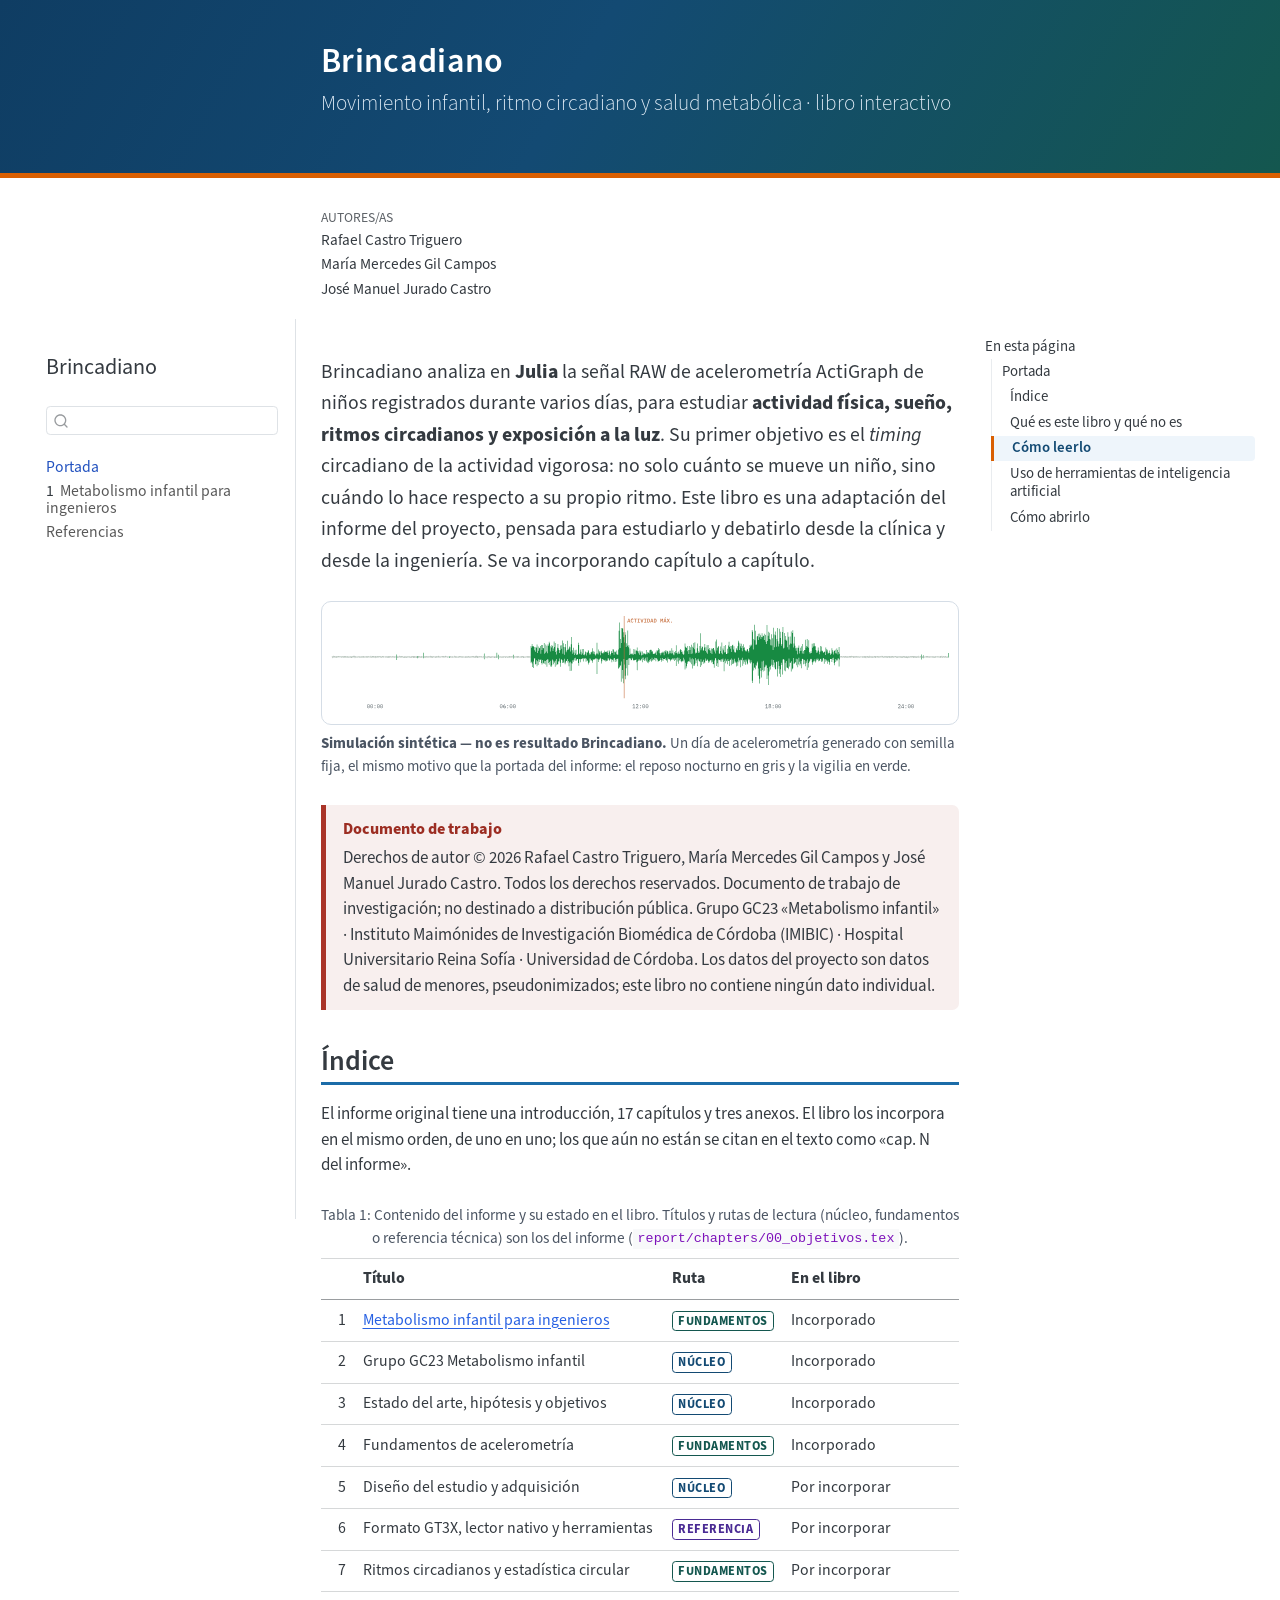
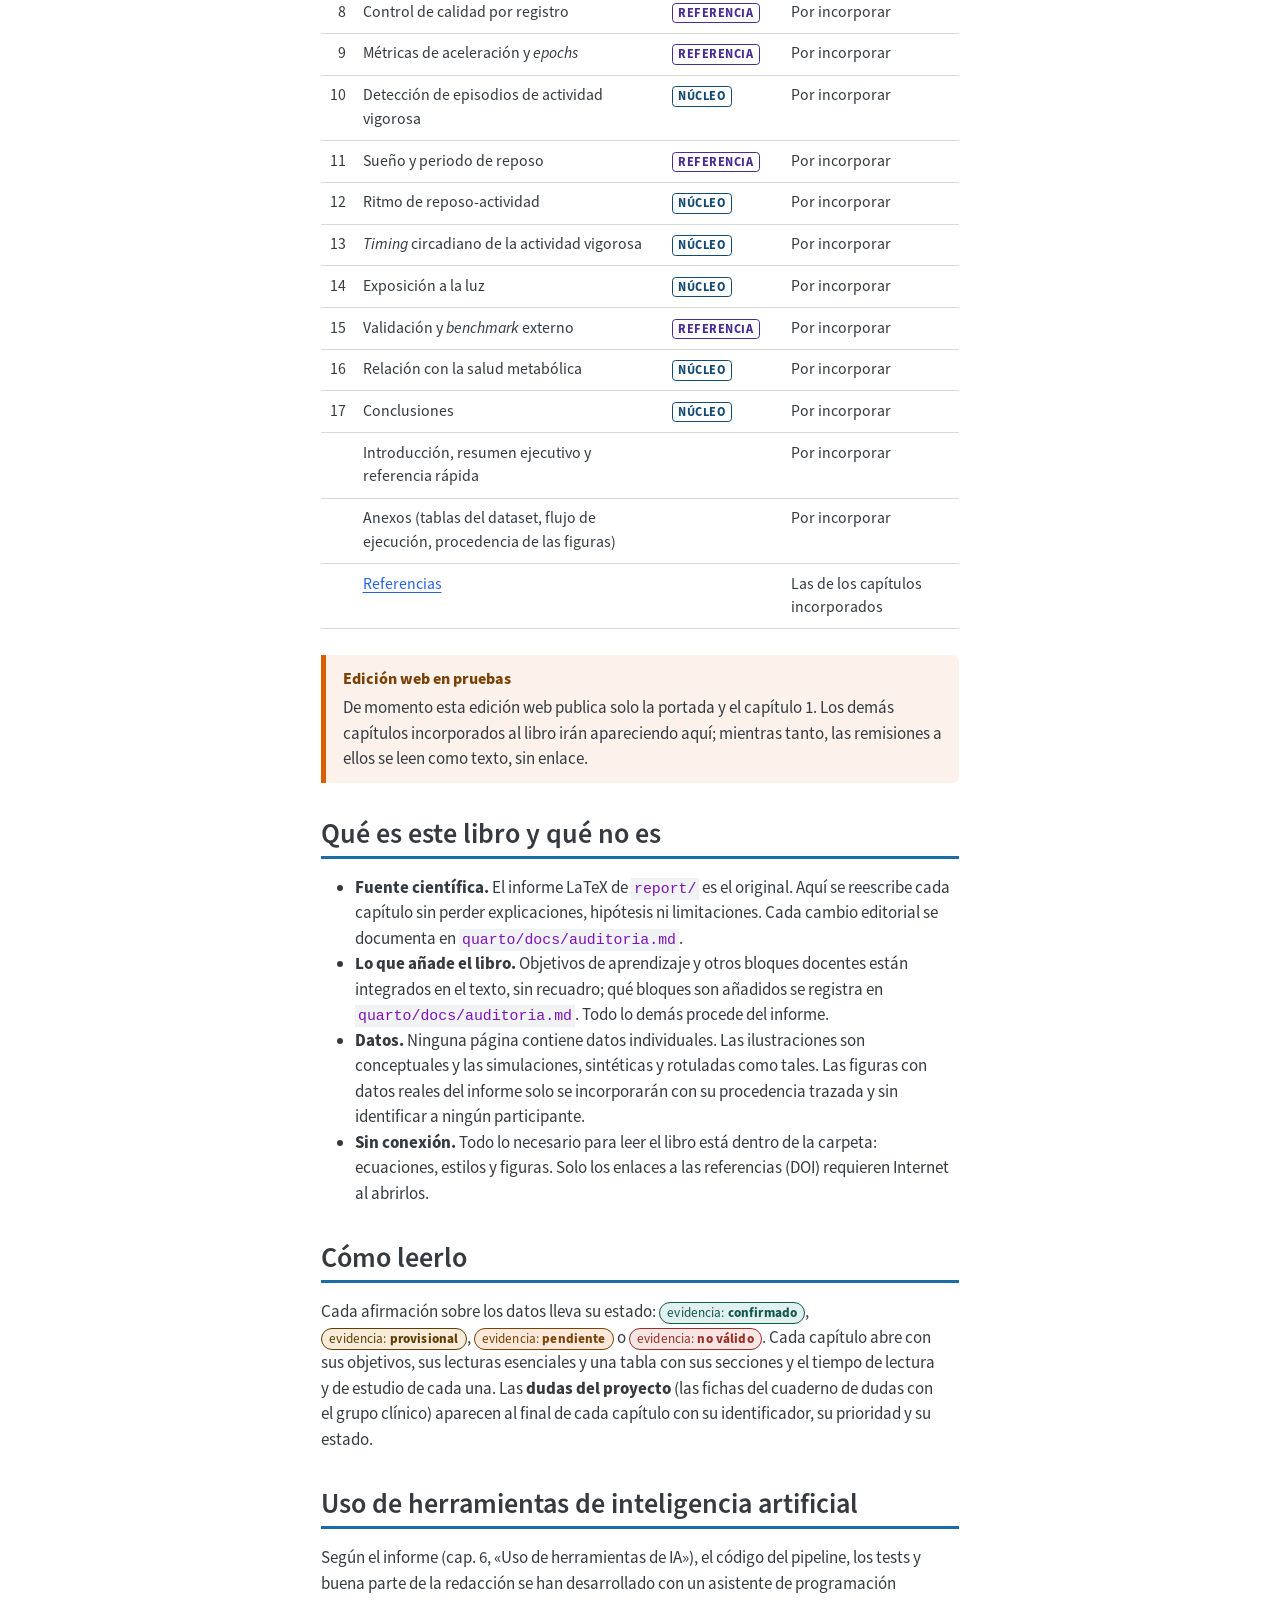
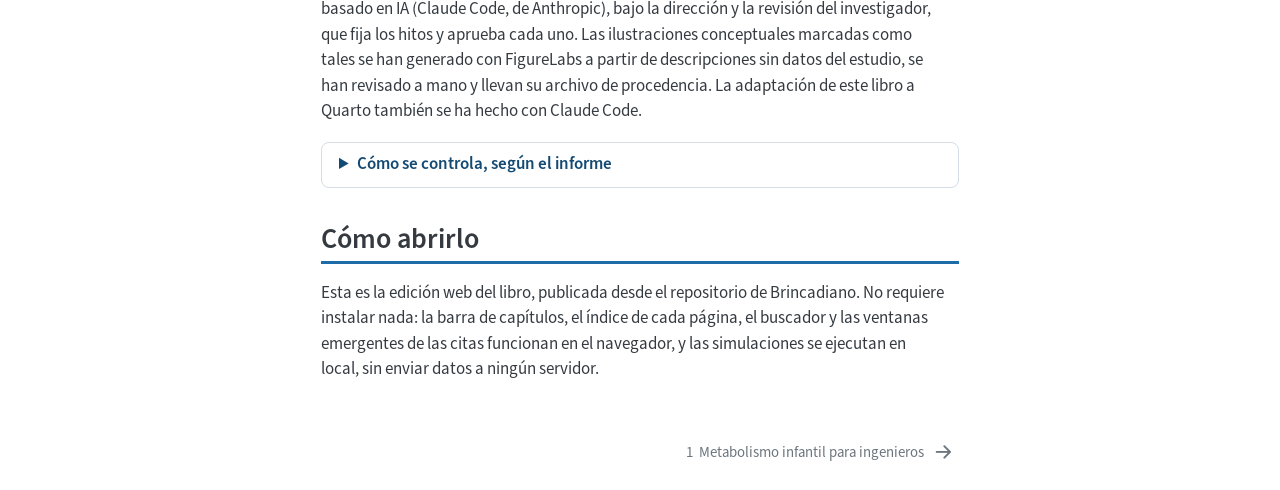
==== index.html @ 9bd99489 "Libro Quarto: edición web desde brincadiano-quarto@b659123" ====
<!DOCTYPE html>
<html xmlns="http://www.w3.org/1999/xhtml" lang="es" xml:lang="es"><head>

<meta charset="utf-8">
<meta name="generator" content="quarto-1.10.19">

<meta name="viewport" content="width=device-width, initial-scale=1.0, user-scalable=yes">

<meta name="author" content="Rafael Castro Triguero">
<meta name="author" content="María Mercedes Gil Campos">
<meta name="author" content="José Manuel Jurado Castro">

<title>Brincadiano</title>
<style>
/* Default styles provided by pandoc.
** See https://pandoc.org/MANUAL.html#variables-for-html for config info.
*/
span.smallcaps{font-variant: small-caps;}
div.columns{display: flex; gap: 1.5em;}
div.column{flex: auto;}
@media screen {
div.columns{gap: min(4vw, 1.5em);}
div.column{overflow-x: auto;}
}
div.hanging-indent{margin-left: 1.5em; text-indent: -1.5em;}
ul.task-list{list-style: none;}
ul.task-list li input[type="checkbox"] {
  width: 0.8em;
  margin: 0 0.8em 0.2em -1em; /* quarto-specific, see https://github.com/quarto-dev/quarto-cli/issues/4556 */ 
  vertical-align: middle;
}
</style>


<script src="site_libs/quarto-nav/quarto-nav.js"></script>
<script src="site_libs/quarto-nav/headroom.min.js"></script>
<script src="site_libs/clipboard/clipboard.min.js"></script>
<script src="site_libs/quarto-search/autocomplete.umd.js"></script>
<script src="site_libs/quarto-search/fuse.min.js"></script>
<script src="site_libs/quarto-search/quarto-search.js"></script>
<meta name="quarto:offset" content="./">
<link href="./chapters/01-metabolismo-ingenieros.html" rel="next">
<script src="site_libs/quarto-html/quarto.js" type="module"></script>
<script src="site_libs/quarto-html/tabsets/tabsets.js" type="module"></script>
<script src="site_libs/quarto-html/popper.min.js"></script>
<script src="site_libs/quarto-html/tippy.umd.min.js"></script>
<script src="site_libs/quarto-html/anchor.min.js"></script>
<link href="site_libs/quarto-html/tippy.css" rel="stylesheet">
<link href="site_libs/quarto-html/quarto-syntax-highlighting-bf27225e3a48a9273f3daa8f8e829971.css" rel="stylesheet" id="quarto-text-highlighting-styles">
<script src="site_libs/bootstrap/bootstrap.min.js"></script>
<link href="site_libs/bootstrap/bootstrap-icons.css" rel="stylesheet">
<link href="site_libs/bootstrap/bootstrap-b12e71101a410aa398c066a74cb85b90.min.css" rel="stylesheet" append-hash="true" id="quarto-bootstrap" data-mode="light">
<script id="quarto-search-options" type="application/json">{
  "location": "sidebar",
  "copy-button": false,
  "collapse-after": 3,
  "panel-placement": "start",
  "type": "textbox",
  "limit": 50,
  "keyboard-shortcut": [
    "f",
    "/",
    "s"
  ],
  "show-item-context": false,
  "language": {
    "search-no-results-text": "No se han encontrado resultados",
    "search-matching-documents-text": "documentos encontrados",
    "search-copy-link-title": "Copiar el enlace en la búsqueda",
    "search-hide-matches-text": "Ocultar resultados adicionales",
    "search-more-match-text": "resultado adicional en este documento",
    "search-more-matches-text": "resultados adicionales en este documento",
    "search-clear-button-title": "Borrar",
    "search-text-placeholder": "",
    "search-detached-cancel-button-title": "Cancelar",
    "search-submit-button-title": "Enviar",
    "search-label": "Buscar"
  }
}</script>


<link rel="stylesheet" href="assets/css/styles.css">
</head>

<body class="nav-sidebar floating quarto-light">

<div id="quarto-search-results"></div>
  <header id="quarto-header" class="headroom fixed-top quarto-banner">
  <nav class="quarto-secondary-nav">
    <div class="container-fluid d-flex">
      <button type="button" class="quarto-btn-toggle btn" data-bs-toggle="collapse" role="button" data-bs-target=".quarto-sidebar-collapse-item" aria-controls="quarto-sidebar" aria-expanded="false" aria-label="Alternar barra lateral" onclick="if (window.quartoToggleHeadroom) { window.quartoToggleHeadroom(); }">
        <i class="bi bi-layout-text-sidebar-reverse"></i>
      </button>
        <nav class="quarto-page-breadcrumbs" aria-label="breadcrumb"><ol class="breadcrumb"><li class="breadcrumb-item"><a href="./index.html">Portada</a></li></ol></nav>
        <a class="flex-grow-1" role="navigation" data-bs-toggle="collapse" data-bs-target=".quarto-sidebar-collapse-item" aria-controls="quarto-sidebar" aria-expanded="false" aria-label="Alternar barra lateral" onclick="if (window.quartoToggleHeadroom) { window.quartoToggleHeadroom(); }">      
        </a>
      <button type="button" class="btn quarto-search-button" aria-label="Buscar" onclick="window.quartoOpenSearch();">
        <i class="bi bi-search"></i>
      </button>
    </div>
  </nav>
</header>
<!-- content -->
<header id="title-block-header" class="quarto-title-block default page-columns page-full">
  <div class="quarto-title-banner page-columns page-full">
    <div class="quarto-title column-body">
      <h1 class="title">Brincadiano</h1>
            <p class="subtitle lead">Movimiento infantil, ritmo circadiano y salud metabólica · libro interactivo</p>
                      </div>
  </div>
    
  
  <div class="quarto-title-meta">

      <div>
      <div class="quarto-title-meta-heading">Autores/as</div>
      <div class="quarto-title-meta-contents">
               <p>Rafael Castro Triguero </p>
               <p>María Mercedes Gil Campos </p>
               <p>José Manuel Jurado Castro </p>
            </div>
    </div>
      
    
      
    </div>
    
  
  </header><div id="quarto-content" class="quarto-container page-columns page-rows-contents page-layout-article">
<!-- sidebar -->
  <nav id="quarto-sidebar" class="sidebar collapse collapse-horizontal quarto-sidebar-collapse-item sidebar-navigation floating overflow-auto">
    <div class="pt-lg-2 mt-2 text-left sidebar-header">
    <div class="sidebar-title mb-0 py-0">
      <a href="./">Brincadiano</a> 
    </div>
      </div>
        <div class="mt-2 flex-shrink-0 align-items-center">
        <div class="sidebar-search">
        <div id="quarto-search" class="" title="Buscar"></div>
        </div>
        </div>
    <div class="sidebar-menu-container"> 
    <ul class="list-unstyled mt-1">
        <li class="sidebar-item">
  <div class="sidebar-item-container"> 
  <a href="./index.html" class="sidebar-item-text sidebar-link active">
 <span class="menu-text">Portada</span></a>
  </div>
</li>
        <li class="sidebar-item">
  <div class="sidebar-item-container"> 
  <a href="./chapters/01-metabolismo-ingenieros.html" class="sidebar-item-text sidebar-link">
 <span class="menu-text"><span class="chapter-number">1</span>&nbsp; <span class="chapter-title">Metabolismo infantil para ingenieros</span></span></a>
  </div>
</li>
        <li class="sidebar-item">
  <div class="sidebar-item-container"> 
  <a href="./chapters/99-referencias.html" class="sidebar-item-text sidebar-link">
 <span class="menu-text">Referencias</span></a>
  </div>
</li>
    </ul>
    </div>
</nav>
<div id="quarto-sidebar-glass" class="quarto-sidebar-collapse-item" data-bs-toggle="collapse" data-bs-target=".quarto-sidebar-collapse-item"></div>
<!-- margin-sidebar -->
    <div id="quarto-margin-sidebar" class="sidebar margin-sidebar">
        <nav id="TOC" role="doc-toc" class="toc-active">
    <h2 id="toc-title">En esta página</h2>
   
  <ul>
  <li><a href="#portada" id="toc-portada" class="nav-link active" data-scroll-target="#portada">Portada</a>
  <ul class="collapse">
  <li><a href="#sec-indice" id="toc-sec-indice" class="nav-link" data-scroll-target="#sec-indice">Índice</a></li>
  <li><a href="#sec-que-es" id="toc-sec-que-es" class="nav-link" data-scroll-target="#sec-que-es">Qué es este libro y qué no es</a></li>
  <li><a href="#sec-como-leer" id="toc-sec-como-leer" class="nav-link" data-scroll-target="#sec-como-leer">Cómo leerlo</a></li>
  <li><a href="#sec-ia" id="toc-sec-ia" class="nav-link" data-scroll-target="#sec-ia">Uso de herramientas de inteligencia artificial</a></li>
  <li><a href="#sec-abrir" id="toc-sec-abrir" class="nav-link" data-scroll-target="#sec-abrir">Cómo abrirlo</a></li>
  </ul></li>
  </ul>
</nav>
    </div>
<!-- main -->
<main class="content quarto-banner-title-block" id="quarto-document-content">





<section id="portada" class="level1 unnumbered">
<h1 class="unnumbered">Portada</h1>
<div class="nm-lead">
<p>Brincadiano analiza en <strong>Julia</strong> la señal RAW de acelerometría ActiGraph de niños registrados durante varios días, para estudiar <strong>actividad física, sueño, ritmos circadianos y exposición a la luz</strong>. Su primer objetivo es el <em>timing</em> circadiano de la actividad vigorosa: no solo cuánto se mueve un niño, sino cuándo lo hace respecto a su propio ritmo. Este libro es una adaptación del informe del proyecto, pensada para estudiarlo y debatirlo desde la clínica y desde la ingeniería. Se va incorporando capítulo a capítulo.</p>
</div>
<figure class="nm-portada-fig figure">
  <picture>
    <source media="(max-width: 576px)" srcset="assets/figures/portada/dia_vertical.svg">
    <img src="assets/figures/portada/dia.svg" alt="Simulación sintética, no es un registro real: la aceleración de un día completo, de 00:00 a 24:00. De madrugada y al final de la noche la señal es una línea plana gris claro; hacia las siete de la mañana empieza la actividad, en verde, con ráfagas de amplitud variable durante el día, un pico marcado con una línea naranja y el rótulo «actividad máx.» poco antes de las 12:00, otra zona intensa hacia las 18:00, y vuelve a la línea plana hacia las 21:00." width="842" height="142" class="figure-img">
  </picture>
  <figcaption><strong>Simulación sintética — no es resultado Brincadiano.</strong> Un día de acelerometría generado con semilla fija, el mismo motivo que la portada del informe: el reposo nocturno en gris y la vigilia en verde.</figcaption>
</figure>
<div class="nm-box nm-limite" data-rotulo="Documento de trabajo">
<p>Derechos de autor © 2026 Rafael Castro Triguero, María Mercedes Gil Campos y José Manuel Jurado Castro. Todos los derechos reservados. Documento de trabajo de investigación; no destinado a distribución pública. Grupo GC23 «Metabolismo infantil» · Instituto Maimónides de Investigación Biomédica de Córdoba (IMIBIC) · Hospital Universitario Reina Sofía · Universidad de Córdoba. Los datos del proyecto son datos de salud de menores, pseudonimizados; este libro no contiene ningún dato individual.</p>
</div>
<section id="sec-indice" class="level2">
<h2 class="anchored" data-anchor-id="sec-indice">Índice</h2>
<p>El informe original tiene una introducción, 17 capítulos y tres anexos. El libro los incorpora en el mismo orden, de uno en uno; los que aún no están se citan en el texto como «cap. N del informe».</p>
<div id="tbl-capitulos" class="quarto-float quarto-figure quarto-figure-center anchored">
<figure class="quarto-float quarto-float-tbl figure">
<figcaption class="quarto-float-caption-top quarto-float-caption quarto-float-tbl" id="tbl-capitulos-caption-0ceaefa1-69ba-4598-a22c-09a6ac19f8ca">
Tabla&nbsp;1: Contenido del informe y su estado en el libro. Títulos y rutas de lectura (núcleo, fundamentos o referencia técnica) son los del informe (<code>report/chapters/00_objetivos.tex</code>).
</figcaption>
<div aria-describedby="tbl-capitulos-caption-0ceaefa1-69ba-4598-a22c-09a6ac19f8ca">
<table class="caption-top table">
<thead>
<tr class="header">
<th style="text-align: right;"></th>
<th style="text-align: left;">Título</th>
<th style="text-align: left;">Ruta</th>
<th style="text-align: left;">En el libro</th>
</tr>
</thead>
<tbody>
<tr class="odd">
<td style="text-align: right;">1</td>
<td style="text-align: left;"><a href="./chapters/01-metabolismo-ingenieros.html">Metabolismo infantil para ingenieros</a></td>
<td style="text-align: left;"><span class="nm-ruta r-fundamentos">fundamentos</span></td>
<td style="text-align: left;">Incorporado</td>
</tr>
<tr class="even">
<td style="text-align: right;">2</td>
<td style="text-align: left;">Grupo GC23 Metabolismo infantil</td>
<td style="text-align: left;"><span class="nm-ruta r-nucleo">núcleo</span></td>
<td style="text-align: left;">Incorporado</td>
</tr>
<tr class="odd">
<td style="text-align: right;">3</td>
<td style="text-align: left;">Estado del arte, hipótesis y objetivos</td>
<td style="text-align: left;"><span class="nm-ruta r-nucleo">núcleo</span></td>
<td style="text-align: left;">Incorporado</td>
</tr>
<tr class="even">
<td style="text-align: right;">4</td>
<td style="text-align: left;">Fundamentos de acelerometría</td>
<td style="text-align: left;"><span class="nm-ruta r-fundamentos">fundamentos</span></td>
<td style="text-align: left;">Incorporado</td>
</tr>
<tr class="odd">
<td style="text-align: right;">5</td>
<td style="text-align: left;">Diseño del estudio y adquisición</td>
<td style="text-align: left;"><span class="nm-ruta r-nucleo">núcleo</span></td>
<td style="text-align: left;">Por incorporar</td>
</tr>
<tr class="even">
<td style="text-align: right;">6</td>
<td style="text-align: left;">Formato GT3X, lector nativo y herramientas</td>
<td style="text-align: left;"><span class="nm-ruta r-referencia">referencia</span></td>
<td style="text-align: left;">Por incorporar</td>
</tr>
<tr class="odd">
<td style="text-align: right;">7</td>
<td style="text-align: left;">Ritmos circadianos y estadística circular</td>
<td style="text-align: left;"><span class="nm-ruta r-fundamentos">fundamentos</span></td>
<td style="text-align: left;">Por incorporar</td>
</tr>
<tr class="even">
<td style="text-align: right;">8</td>
<td style="text-align: left;">Control de calidad por registro</td>
<td style="text-align: left;"><span class="nm-ruta r-referencia">referencia</span></td>
<td style="text-align: left;">Por incorporar</td>
</tr>
<tr class="odd">
<td style="text-align: right;">9</td>
<td style="text-align: left;">Métricas de aceleración y <em>epochs</em></td>
<td style="text-align: left;"><span class="nm-ruta r-referencia">referencia</span></td>
<td style="text-align: left;">Por incorporar</td>
</tr>
<tr class="even">
<td style="text-align: right;">10</td>
<td style="text-align: left;">Detección de episodios de actividad vigorosa</td>
<td style="text-align: left;"><span class="nm-ruta r-nucleo">núcleo</span></td>
<td style="text-align: left;">Por incorporar</td>
</tr>
<tr class="odd">
<td style="text-align: right;">11</td>
<td style="text-align: left;">Sueño y periodo de reposo</td>
<td style="text-align: left;"><span class="nm-ruta r-referencia">referencia</span></td>
<td style="text-align: left;">Por incorporar</td>
</tr>
<tr class="even">
<td style="text-align: right;">12</td>
<td style="text-align: left;">Ritmo de reposo-actividad</td>
<td style="text-align: left;"><span class="nm-ruta r-nucleo">núcleo</span></td>
<td style="text-align: left;">Por incorporar</td>
</tr>
<tr class="odd">
<td style="text-align: right;">13</td>
<td style="text-align: left;"><em>Timing</em> circadiano de la actividad vigorosa</td>
<td style="text-align: left;"><span class="nm-ruta r-nucleo">núcleo</span></td>
<td style="text-align: left;">Por incorporar</td>
</tr>
<tr class="even">
<td style="text-align: right;">14</td>
<td style="text-align: left;">Exposición a la luz</td>
<td style="text-align: left;"><span class="nm-ruta r-nucleo">núcleo</span></td>
<td style="text-align: left;">Por incorporar</td>
</tr>
<tr class="odd">
<td style="text-align: right;">15</td>
<td style="text-align: left;">Validación y <em>benchmark</em> externo</td>
<td style="text-align: left;"><span class="nm-ruta r-referencia">referencia</span></td>
<td style="text-align: left;">Por incorporar</td>
</tr>
<tr class="even">
<td style="text-align: right;">16</td>
<td style="text-align: left;">Relación con la salud metabólica</td>
<td style="text-align: left;"><span class="nm-ruta r-nucleo">núcleo</span></td>
<td style="text-align: left;">Por incorporar</td>
</tr>
<tr class="odd">
<td style="text-align: right;">17</td>
<td style="text-align: left;">Conclusiones</td>
<td style="text-align: left;"><span class="nm-ruta r-nucleo">núcleo</span></td>
<td style="text-align: left;">Por incorporar</td>
</tr>
<tr class="even">
<td style="text-align: right;"></td>
<td style="text-align: left;">Introducción, resumen ejecutivo y referencia rápida</td>
<td style="text-align: left;"></td>
<td style="text-align: left;">Por incorporar</td>
</tr>
<tr class="odd">
<td style="text-align: right;"></td>
<td style="text-align: left;">Anexos (tablas del dataset, flujo de ejecución, procedencia de las figuras)</td>
<td style="text-align: left;"></td>
<td style="text-align: left;">Por incorporar</td>
</tr>
<tr class="even">
<td style="text-align: right;"></td>
<td style="text-align: left;"><a href="./chapters/99-referencias.html">Referencias</a></td>
<td style="text-align: left;"></td>
<td style="text-align: left;">Las de los capítulos incorporados</td>
</tr>
</tbody>
</table>
</div>
</figure>
</div>
<div class="nm-box nm-pendiente" data-rotulo="Edición web en pruebas">
<p>De momento esta edición web publica solo la portada y el capítulo 1. Los demás capítulos incorporados al libro irán apareciendo aquí; mientras tanto, las remisiones a ellos se leen como texto, sin enlace.</p>
</div>
</section>
<section id="sec-que-es" class="level2">
<h2 class="anchored" data-anchor-id="sec-que-es">Qué es este libro y qué no es</h2>
<ul>
<li><strong>Fuente científica.</strong> El informe LaTeX de <code>report/</code> es el original. Aquí se reescribe cada capítulo sin perder explicaciones, hipótesis ni limitaciones. Cada cambio editorial se documenta en <code>quarto/docs/auditoria.md</code>.</li>
<li><strong>Lo que añade el libro.</strong> Objetivos de aprendizaje y otros bloques docentes están integrados en el texto, sin recuadro; qué bloques son añadidos se registra en <code>quarto/docs/auditoria.md</code>. Todo lo demás procede del informe.</li>
<li><strong>Datos.</strong> Ninguna página contiene datos individuales. Las ilustraciones son conceptuales y las simulaciones, sintéticas y rotuladas como tales. Las figuras con datos reales del informe solo se incorporarán con su procedencia trazada y sin identificar a ningún participante.</li>
<li><strong>Sin conexión.</strong> Todo lo necesario para leer el libro está dentro de la carpeta: ecuaciones, estilos y figuras. Solo los enlaces a las referencias (DOI) requieren Internet al abrirlos.</li>
</ul>
</section>
<section id="sec-como-leer" class="level2">
<h2 class="anchored" data-anchor-id="sec-como-leer">Cómo leerlo</h2>
<p>Cada afirmación sobre los datos lleva su estado: <span class="estado e-confirmado">confirmado</span>, <span class="estado e-provisional">provisional</span>, <span class="estado e-pendiente">pendiente</span> o <span class="estado e-novalido">no válido</span>. Cada capítulo abre con sus objetivos, sus lecturas esenciales y una tabla con sus secciones y el tiempo de lectura y de estudio de cada una. Las <strong>dudas del proyecto</strong> (las fichas del cuaderno de dudas con el grupo clínico) aparecen al final de cada capítulo con su identificador, su prioridad y su estado.</p>
</section>
<section id="sec-ia" class="level2">
<h2 class="anchored" data-anchor-id="sec-ia">Uso de herramientas de inteligencia artificial</h2>
<p>Según el informe (cap. 6, «Uso de herramientas de IA»), el código del pipeline, los tests y buena parte de la redacción se han desarrollado con un asistente de programación basado en IA (Claude Code, de Anthropic), bajo la dirección y la revisión del investigador, que fija los hitos y aprueba cada uno. Las ilustraciones conceptuales marcadas como tales se han generado con FigureLabs a partir de descripciones sin datos del estudio, se han revisado a mano y llevan su archivo de procedencia. La adaptación de este libro a Quarto también se ha hecho con Claude Code.</p>
<details class="nm-detalle">
<summary>
Cómo se controla, según el informe
</summary>
<ul>
<li><strong>Verificación.</strong> Cada función tiene tests de solución conocida; el lector se valida muestra a muestra frente a ActiLife, y las métricas frente a herramientas de referencia (cap. 15 del informe). Cada cifra sale de un script y lleva su estado.</li>
<li><strong>Ilustraciones.</strong> Cada imagen de FigureLabs se revisa a mano (las primeras versiones han traído erratas y errores conceptuales que se han corregido) y lleva un archivo de procedencia con el <em>prompt</em>.</li>
<li><strong>Datos.</strong> El asistente ejecuta el código en el equipo local, pero el modelo que lo guía es un servicio remoto que recibe el código, los textos y las salidas que lee: resúmenes, tablas por ID pseudonimizado y figuras derivadas. Nunca ha leído campos identificativos. A FigureLabs no se envía ningún dato ni derivado. Que este uso sea compatible con el consentimiento y el dictamen ético es la ficha DAT-04 <span class="estado e-pendiente">pendiente</span>.</li>
</ul>
</details>
</section>
<section id="sec-abrir" class="level2">
<h2 class="anchored" data-anchor-id="sec-abrir">Cómo abrirlo</h2>
<p>Esta es la edición web del libro, publicada desde el repositorio de Brincadiano. No requiere instalar nada: la barra de capítulos, el índice de cada página, el buscador y las ventanas emergentes de las citas funcionan en el navegador, y las simulaciones se ejecutan en local, sin enviar datos a ningún servidor.</p>


</section>
</section>

</main> <!-- /main -->
<script id="quarto-html-after-body" type="application/javascript">
  window.document.addEventListener("DOMContentLoaded", function (event) {
    const icon = "";
    const anchorJS = new window.AnchorJS();
    anchorJS.options = {
      placement: 'right',
      icon: icon
    };
    anchorJS.add('.anchored');
      var localhostRegex = new RegExp(/^(?:http|https):\/\/localhost\:?[0-9]*\//);
      var mailtoRegex = new RegExp(/^mailto:/);
        var filterRegex = new RegExp('/' + window.location.host + '/');
      var isInternal = (href) => {
          return filterRegex.test(href) || localhostRegex.test(href) || mailtoRegex.test(href);
      }
      // Inspect non-navigation links and adorn them if external
     var links = window.document.querySelectorAll('a[href]:not(.nav-link):not(.navbar-brand):not(.toc-action):not(.sidebar-link):not(.sidebar-item-toggle):not(.pagination-link):not(.no-external):not([aria-hidden]):not(.dropdown-item):not(.quarto-navigation-tool):not(.about-link)');
      for (var i=0; i<links.length; i++) {
        const link = links[i];
        if (!isInternal(link.href)) {
          // undo the damage that might have been done by quarto-nav.js in the case of
          // links that we want to consider external
          if (link.dataset.originalHref !== undefined) {
            link.href = link.dataset.originalHref;
          }
        }
      }
    function tippyHover(el, contentFn, onTriggerFn, onUntriggerFn) {
      const config = {
        allowHTML: true,
        maxWidth: 500,
        delay: 100,
        arrow: false,
        appendTo: function(el) {
            return el.parentElement;
        },
        interactive: true,
        interactiveBorder: 10,
        theme: 'quarto',
        placement: 'bottom-start',
      };
      if (contentFn) {
        config.content = contentFn;
      }
      if (onTriggerFn) {
        config.onTrigger = onTriggerFn;
      }
      if (onUntriggerFn) {
        config.onUntrigger = onUntriggerFn;
      }
      window.tippy(el, config); 
    }
    const noterefs = window.document.querySelectorAll('a[role="doc-noteref"]');
    for (var i=0; i<noterefs.length; i++) {
      const ref = noterefs[i];
      tippyHover(ref, function() {
        // use id or data attribute instead here
        let href = ref.getAttribute('data-footnote-href') || ref.getAttribute('href');
        try { href = new URL(href).hash; } catch {}
        const id = href.replace(/^#\/?/, "");
        const note = window.document.getElementById(id);
        if (note) {
          return note.innerHTML;
        } else {
          return "";
        }
      });
    }
    const xrefs = window.document.querySelectorAll('a.quarto-xref');
    const processXRef = (id, note) => {
      // Strip column container classes
      const stripColumnClz = (el) => {
        el.classList.remove("page-full", "page-columns");
        if (el.children) {
          for (const child of el.children) {
            stripColumnClz(child);
          }
        }
      }
      stripColumnClz(note)
      if (id === null || id.startsWith('sec-')) {
        // Special case sections, only their first couple elements
        const container = document.createElement("div");
        if (note.children && note.children.length > 2) {
          container.appendChild(note.children[0].cloneNode(true));
          for (let i = 1; i < note.children.length; i++) {
            const child = note.children[i];
            if (child.tagName === "P" && child.innerText === "") {
              continue;
            } else {
              container.appendChild(child.cloneNode(true));
              break;
            }
          }
          if (window.Quarto?.typesetMath) {
            window.Quarto.typesetMath(container);
          }
          return container.innerHTML
        } else {
          if (window.Quarto?.typesetMath) {
            window.Quarto.typesetMath(note);
          }
          return note.innerHTML;
        }
      } else {
        // Remove any anchor links if they are present
        const anchorLink = note.querySelector('a.anchorjs-link');
        if (anchorLink) {
          anchorLink.remove();
        }
        if (window.Quarto?.typesetMath) {
          window.Quarto.typesetMath(note);
        }
        if (note.classList.contains("callout")) {
          return note.outerHTML;
        } else {
          return note.innerHTML;
        }
      }
    }
    for (var i=0; i<xrefs.length; i++) {
      const xref = xrefs[i];
      tippyHover(xref, undefined, function(instance) {
        instance.disable();
        let url = xref.getAttribute('href');
        let hash = undefined; 
        if (url.startsWith('#')) {
          hash = url;
        } else {
          try { hash = new URL(url).hash; } catch {}
        }
        if (hash) {
          const id = hash.replace(/^#\/?/, "");
          const note = window.document.getElementById(id);
          if (note !== null) {
            try {
              const html = processXRef(id, note.cloneNode(true));
              instance.setContent(html);
            } finally {
              instance.enable();
              instance.show();
            }
          } else {
            // See if we can fetch this
            fetch(url.split('#')[0])
            .then(res => res.text())
            .then(html => {
              const parser = new DOMParser();
              const htmlDoc = parser.parseFromString(html, "text/html");
              const note = htmlDoc.getElementById(id);
              if (note !== null) {
                const html = processXRef(id, note);
                instance.setContent(html);
              } 
            }).finally(() => {
              instance.enable();
              instance.show();
            });
          }
        } else {
          // See if we can fetch a full url (with no hash to target)
          // This is a special case and we should probably do some content thinning / targeting
          fetch(url)
          .then(res => res.text())
          .then(html => {
            const parser = new DOMParser();
            const htmlDoc = parser.parseFromString(html, "text/html");
            const note = htmlDoc.querySelector('main.content');
            if (note !== null) {
              // This should only happen for chapter cross references
              // (since there is no id in the URL)
              // remove the first header
              if (note.children.length > 0 && note.children[0].tagName === "HEADER") {
                note.children[0].remove();
              }
              const html = processXRef(null, note);
              instance.setContent(html);
            } 
          }).finally(() => {
            instance.enable();
            instance.show();
          });
        }
      }, function(instance) {
      });
    }
        let selectedAnnoteEl;
        const selectorForAnnotation = ( cell, annotation) => {
          let cellAttr = 'data-code-cell="' + cell + '"';
          let lineAttr = 'data-code-annotation="' +  annotation + '"';
          const selector = 'span[' + cellAttr + '][' + lineAttr + ']';
          return selector;
        }
        const selectCodeLines = (annoteEl) => {
          const doc = window.document;
          const targetCell = annoteEl.getAttribute("data-target-cell");
          const targetAnnotation = annoteEl.getAttribute("data-target-annotation");
          const annoteSpan = window.document.querySelector(selectorForAnnotation(targetCell, targetAnnotation));
          const lines = annoteSpan.getAttribute("data-code-lines").split(",");
          const lineIds = lines.map((line) => {
            return targetCell + "-" + line;
          })
          let top = null;
          let height = null;
          let parent = null;
          if (lineIds.length > 0) {
              //compute the position of the single el (top and bottom and make a div)
              const el = window.document.getElementById(lineIds[0]);
              top = el.offsetTop;
              height = el.offsetHeight;
              parent = el.parentElement.parentElement;
            if (lineIds.length > 1) {
              const lastEl = window.document.getElementById(lineIds[lineIds.length - 1]);
              const bottom = lastEl.offsetTop + lastEl.offsetHeight;
              height = bottom - top;
            }
            if (top !== null && height !== null && parent !== null) {
              // cook up a div (if necessary) and position it 
              let div = window.document.getElementById("code-annotation-line-highlight");
              if (div === null) {
                div = window.document.createElement("div");
                div.setAttribute("id", "code-annotation-line-highlight");
                div.style.position = 'absolute';
                parent.appendChild(div);
              }
              div.style.top = top - 2 + "px";
              div.style.height = height + 4 + "px";
              div.style.left = 0;
              let gutterDiv = window.document.getElementById("code-annotation-line-highlight-gutter");
              if (gutterDiv === null) {
                gutterDiv = window.document.createElement("div");
                gutterDiv.setAttribute("id", "code-annotation-line-highlight-gutter");
                gutterDiv.style.position = 'absolute';
                const codeCell = window.document.getElementById(targetCell);
                const gutter = codeCell.querySelector('.code-annotation-gutter');
                gutter.appendChild(gutterDiv);
              }
              gutterDiv.style.top = top - 2 + "px";
              gutterDiv.style.height = height + 4 + "px";
            }
            selectedAnnoteEl = annoteEl;
          }
        };
        const unselectCodeLines = () => {
          const elementsIds = ["code-annotation-line-highlight", "code-annotation-line-highlight-gutter"];
          elementsIds.forEach((elId) => {
            const div = window.document.getElementById(elId);
            if (div) {
              div.remove();
            }
          });
          selectedAnnoteEl = undefined;
        };
          // Handle positioning of the toggle
      window.addEventListener(
        "resize",
        throttle(() => {
          elRect = undefined;
          if (selectedAnnoteEl) {
            selectCodeLines(selectedAnnoteEl);
          }
        }, 10)
      );
      function throttle(fn, ms) {
      let throttle = false;
      let timer;
        return (...args) => {
          if(!throttle) { // first call gets through
              fn.apply(this, args);
              throttle = true;
          } else { // all the others get throttled
              if(timer) clearTimeout(timer); // cancel #2
              timer = setTimeout(() => {
                fn.apply(this, args);
                timer = throttle = false;
              }, ms);
          }
        };
      }
        // Attach click handler to the DT
        const annoteDls = window.document.querySelectorAll('dt[data-target-cell]');
        for (const annoteDlNode of annoteDls) {
          annoteDlNode.addEventListener('click', (event) => {
            const clickedEl = event.target;
            if (clickedEl !== selectedAnnoteEl) {
              unselectCodeLines();
              const activeEl = window.document.querySelector('dt[data-target-cell].code-annotation-active');
              if (activeEl) {
                activeEl.classList.remove('code-annotation-active');
              }
              selectCodeLines(clickedEl);
              clickedEl.classList.add('code-annotation-active');
            } else {
              // Unselect the line
              unselectCodeLines();
              clickedEl.classList.remove('code-annotation-active');
            }
          });
        }
    const findCites = (el) => {
      const parentEl = el.parentElement;
      if (parentEl) {
        const cites = parentEl.dataset.cites;
        if (cites) {
          return {
            el,
            cites: cites.split(' ')
          };
        } else {
          return findCites(el.parentElement)
        }
      } else {
        return undefined;
      }
    };
    var bibliorefs = window.document.querySelectorAll('a[role="doc-biblioref"]');
    for (var i=0; i<bibliorefs.length; i++) {
      const ref = bibliorefs[i];
      const citeInfo = findCites(ref);
      if (citeInfo) {
        tippyHover(citeInfo.el, function() {
          var popup = window.document.createElement('div');
          citeInfo.cites.forEach(function(cite) {
            var citeDiv = window.document.createElement('div');
            citeDiv.classList.add('hanging-indent');
            citeDiv.classList.add('csl-entry');
            var biblioDiv = window.document.getElementById('ref-' + cite);
            if (biblioDiv) {
              citeDiv.innerHTML = biblioDiv.innerHTML;
            }
            popup.appendChild(citeDiv);
          });
          return popup.innerHTML;
        });
      }
    }
  });
  </script>
<nav class="page-navigation">
  <div class="nav-page nav-page-previous">
  </div>
  <div class="nav-page nav-page-next">
      <a href="./chapters/01-metabolismo-ingenieros.html" class="pagination-link" aria-label="Metabolismo infantil para ingenieros">
        <span class="nav-page-text"><span class="chapter-number">1</span>&nbsp; <span class="chapter-title">Metabolismo infantil para ingenieros</span></span> <i class="bi bi-arrow-right-short"></i>
      </a>
  </div>
</nav>
</div> <!-- /content -->




</body></html>
---- site_libs/quarto-html/tippy.css ----
.tippy-box[data-animation=fade][data-state=hidden]{opacity:0}[data-tippy-root]{max-width:calc(100vw - 10px)}.tippy-box{position:relative;background-color:#333;color:#fff;border-radius:4px;font-size:14px;line-height:1.4;white-space:normal;outline:0;transition-property:transform,visibility,opacity}.tippy-box[data-placement^=top]>.tippy-arrow{bottom:0}.tippy-box[data-placement^=top]>.tippy-arrow:before{bottom:-7px;left:0;border-width:8px 8px 0;border-top-color:initial;transform-origin:center top}.tippy-box[data-placement^=bottom]>.tippy-arrow{top:0}.tippy-box[data-placement^=bottom]>.tippy-arrow:before{top:-7px;left:0;border-width:0 8px 8px;border-bottom-color:initial;transform-origin:center bottom}.tippy-box[data-placement^=left]>.tippy-arrow{right:0}.tippy-box[data-placement^=left]>.tippy-arrow:before{border-width:8px 0 8px 8px;border-left-color:initial;right:-7px;transform-origin:center left}.tippy-box[data-placement^=right]>.tippy-arrow{left:0}.tippy-box[data-placement^=right]>.tippy-arrow:before{left:-7px;border-width:8px 8px 8px 0;border-right-color:initial;transform-origin:center right}.tippy-box[data-inertia][data-state=visible]{transition-timing-function:cubic-bezier(.54,1.5,.38,1.11)}.tippy-arrow{width:16px;height:16px;color:#333}.tippy-arrow:before{content:"";position:absolute;border-color:transparent;border-style:solid}.tippy-content{position:relative;padding:5px 9px;z-index:1}
---- site_libs/quarto-html/quarto-syntax-highlighting-bf27225e3a48a9273f3daa8f8e829971.css ----
/* quarto syntax highlight colors */
:root {
  --quarto-hl-ot-color: #003B4F;
  --quarto-hl-at-color: #657422;
  --quarto-hl-ss-color: #20794D;
  --quarto-hl-an-color: #5E5E5E;
  --quarto-hl-fu-color: #4758AB;
  --quarto-hl-st-color: #20794D;
  --quarto-hl-cf-color: #003B4F;
  --quarto-hl-op-color: #5E5E5E;
  --quarto-hl-er-color: #AD0000;
  --quarto-hl-bn-color: #AD0000;
  --quarto-hl-al-color: #AD0000;
  --quarto-hl-va-color: #111111;
  --quarto-hl-bu-color: inherit;
  --quarto-hl-ex-color: inherit;
  --quarto-hl-pp-color: #AD0000;
  --quarto-hl-in-color: #5E5E5E;
  --quarto-hl-vs-color: #20794D;
  --quarto-hl-wa-color: #5E5E5E;
  --quarto-hl-do-color: #5E5E5E;
  --quarto-hl-im-color: #00769E;
  --quarto-hl-ch-color: #20794D;
  --quarto-hl-dt-color: #AD0000;
  --quarto-hl-fl-color: #AD0000;
  --quarto-hl-co-color: #5E5E5E;
  --quarto-hl-cv-color: #5E5E5E;
  --quarto-hl-cn-color: #8f5902;
  --quarto-hl-sc-color: #5E5E5E;
  --quarto-hl-dv-color: #AD0000;
  --quarto-hl-kw-color: #003B4F;
}

/* other quarto variables */
:root {
  --quarto-font-monospace: SFMono-Regular, Menlo, Monaco, Consolas, "Liberation Mono", "Courier New", monospace;
}

/* syntax highlight based on Pandoc's rules */
pre > code.sourceCode > span {
  color: #003B4F;
}

code.sourceCode > span {
  color: #003B4F;
}

div.sourceCode,
div.sourceCode pre.sourceCode {
  color: #003B4F;
}

/* Normal */
code span {
  color: #003B4F;
}

/* Alert */
code span.al {
  color: #AD0000;
  font-style: inherit;
}

/* Annotation */
code span.an {
  color: #5E5E5E;
  font-style: inherit;
}

/* Attribute */
code span.at {
  color: #657422;
  font-style: inherit;
}

/* BaseN */
code span.bn {
  color: #AD0000;
  font-style: inherit;
}

/* BuiltIn */
code span.bu {
  font-style: inherit;
}

/* ControlFlow */
code span.cf {
  color: #003B4F;
  font-weight: bold;
  font-style: inherit;
}

/* Char */
code span.ch {
  color: #20794D;
  font-style: inherit;
}

/* Constant */
code span.cn {
  color: #8f5902;
  font-style: inherit;
}

/* Comment */
code span.co {
  color: #5E5E5E;
  font-style: inherit;
}

/* CommentVar */
code span.cv {
  color: #5E5E5E;
  font-style: italic;
}

/* Documentation */
code span.do {
  color: #5E5E5E;
  font-style: italic;
}

/* DataType */
code span.dt {
  color: #AD0000;
  font-style: inherit;
}

/* DecVal */
code span.dv {
  color: #AD0000;
  font-style: inherit;
}

/* Error */
code span.er {
  color: #AD0000;
  font-style: inherit;
}

/* Extension */
code span.ex {
  font-style: inherit;
}

/* Float */
code span.fl {
  color: #AD0000;
  font-style: inherit;
}

/* Function */
code span.fu {
  color: #4758AB;
  font-style: inherit;
}

/* Import */
code span.im {
  color: #00769E;
  font-style: inherit;
}

/* Information */
code span.in {
  color: #5E5E5E;
  font-style: inherit;
}

/* Keyword */
code span.kw {
  color: #003B4F;
  font-weight: bold;
  font-style: inherit;
}

/* Operator */
code span.op {
  color: #5E5E5E;
  font-style: inherit;
}

/* Other */
code span.ot {
  color: #003B4F;
  font-style: inherit;
}

/* Preprocessor */
code span.pp {
  color: #AD0000;
  font-style: inherit;
}

/* SpecialChar */
code span.sc {
  color: #5E5E5E;
  font-style: inherit;
}

/* SpecialString */
code span.ss {
  color: #20794D;
  font-style: inherit;
}

/* String */
code span.st {
  color: #20794D;
  font-style: inherit;
}

/* Variable */
code span.va {
  color: #111111;
  font-style: inherit;
}

/* VerbatimString */
code span.vs {
  color: #20794D;
  font-style: inherit;
}

/* Warning */
code span.wa {
  color: #5E5E5E;
  font-style: italic;
}

.prevent-inlining {
  content: "</";
}

/*# sourceMappingURL=8be38f48d34c45af72792cbd699585e7.css.map */
---- assets/css/styles.css ----
/* Brincadiano · libro Quarto — estilos propios.
 * Copiados de NeuroMIND_Quarto (assets/css/styles.css, árbol de trabajo del commit 99c52d6, 30-10-2026) para compartir
 * componentes: por eso las clases conservan el prefijo «nm-» (docs/componentes.md). Se quitaron los bloques exclusivos
 * de NeuroMIND (validación cruzada Julia ↔ MNE-Python y selectores de sus capítulos); lo propio de Brincadiano va al final.
 * Estética de Resonancia (me1catrr/resonancia, styles.css; 04-11-2026, la misma que se aplicó a NeuroMIND-quarto):
 * tipografía Source Sans Pro, títulos en gris oscuro, cajas con barra lateral y fondo tenue, figuras en tarjeta, índice
 * lateral con la sección activa marcada y portada con cabecera en degradado. Paleta de Resonancia: azul #1b6ca8 · naranja
 * #d95f02 · verde azulado #2a9d8f · gris #6b7280 · violeta #6f42c1 · ocre #8a5a00; el ciruela, el rojo y el verde se
 * conservan (sin equivalente allí). Las figuras TikZ siguen con la paleta de report/styles/paleta.tex.
 * Los tonos para TEXTO son versiones oscurecidas de la paleta (contraste >= 4.5:1 sobre el fondo);
 * los tonos originales se usan solo en bordes y fondos tenues. Ninguna caja depende solo del color:
 * todas llevan un rótulo escrito.
 * Sin recursos externos: Source Sans Pro (Adobe, SIL OFL 1.1) se sirve desde vendor/fonts/source-sans-pro/, copia de
 * NeuroMIND-quarto (WOFF convertidos de los OTF de TeX Live 2025, versión 3.006; véase assets/MANIFEST.tsv). */

@font-face { font-family: "Source Sans Pro"; font-style: normal; font-weight: 300; font-display: swap; src: url("../../vendor/fonts/source-sans-pro/SourceSansPro-Light.woff") format("woff"); }
@font-face { font-family: "Source Sans Pro"; font-style: normal; font-weight: 400; font-display: swap; src: url("../../vendor/fonts/source-sans-pro/SourceSansPro-Regular.woff") format("woff"); }
@font-face { font-family: "Source Sans Pro"; font-style: italic; font-weight: 400; font-display: swap; src: url("../../vendor/fonts/source-sans-pro/SourceSansPro-RegularIt.woff") format("woff"); }
@font-face { font-family: "Source Sans Pro"; font-style: normal; font-weight: 600; font-display: swap; src: url("../../vendor/fonts/source-sans-pro/SourceSansPro-Semibold.woff") format("woff"); }
@font-face { font-family: "Source Sans Pro"; font-style: italic; font-weight: 600; font-display: swap; src: url("../../vendor/fonts/source-sans-pro/SourceSansPro-SemiboldIt.woff") format("woff"); }
@font-face { font-family: "Source Sans Pro"; font-style: normal; font-weight: 700 900; font-display: swap; src: url("../../vendor/fonts/source-sans-pro/SourceSansPro-Bold.woff") format("woff"); }
@font-face { font-family: "Source Sans Pro"; font-style: italic; font-weight: 700 900; font-display: swap; src: url("../../vendor/fonts/source-sans-pro/SourceSansPro-BoldIt.woff") format("woff"); }

:root {
  --nm-blue: #1b6ca8;
  --nm-petrol: #1f7a6f;
  --nm-teal: #2a9d8f;
  --nm-orange: #d95f02;
  --nm-purple: #6f42c1;
  --nm-plum: #963c6e;
  --nm-gray: #6b7280;

  /* texto sobre fondo claro (>= 4.5:1) */
  --nm-t-blue: #134a73;
  --nm-t-petrol: #14574f;
  --nm-t-orange: #7a4204;
  --nm-t-purple: #4a2b94;
  --nm-t-plum: #8a3463;
  --nm-t-amber: #5f3d00;
  --nm-t-red: #9c2d22;
  --nm-t-green: #2f6b2c;

  --nm-surface: #ffffff;
  --nm-surface-2: #f8fafc;
  --nm-border: #d5dde6;
  --nm-text: #343a40;
  --nm-muted: #4b5563;
  --nm-focus: #1b6ca8;
  --nm-tint: #eef5fb;   /* fondo azul muy claro: cabeceras de tabla, índice lateral, filas al pasar el cursor */
}

h1, h2, h3, h4 { color: var(--nm-text); }
.quarto-title-block .title, h1.title { color: var(--nm-text); }
.quarto-title-block .subtitle { font-weight: 300; }
/* Ecuaciones largas: se desplazan dentro de su caja en vez de ensanchar la página (ventanas estrechas). */
.katex-display { overflow-x: auto; overflow-y: hidden; max-width: 100%; padding: 0.15em 0; }
.math.display { max-width: 100%; }
p, li { overflow-wrap: break-word; }
a, .csl-entry { overflow-wrap: anywhere; }   /* las URL de los DOI no se parten solas */
:not(pre) > code { white-space: pre-wrap; overflow-wrap: anywhere; }   /* rutas largas en el texto o en pies de tabla (Bootstrap fija white-space: pre); los bloques <pre> no se tocan */
:focus-visible { outline: 3px solid var(--nm-focus); outline-offset: 2px; }

/* ───────── Anchura de lectura (como Resonancia) ─────────
 * Letra de 17 px en todas las pantallas y columna central de 880 px (_quarto.yml, grid); el texto corrido se limita a
 * 78 caracteres y las tablas, figuras, código y cajas pueden usar toda la columna. Sustituye a la letra de 18,5 px desde
 * 1200 px con columna de 760 px (medida el 30-10-2026 con la pila de fuentes del sistema).
 * Monitores QHD/4K y televisores: NO se amplía con la propiedad CSS `zoom`. Se probó en <html> y en los bloques del libro
 * y en ambos casos las ventanas emergentes de citas y referencias (tippy/popper) salen a más de 1000 px de su enlace.
 * Lo que funciona es el zoom del navegador o la escala del sistema operativo. */
main.content > p, main.content > section p, main.content li { max-width: 78ch; }

/* ───────── Preliminares: ruta de lectura y letra menor del aviso legal ───────── */
/* Ruta de lectura de un capítulo (\ruta del informe): etiqueta escrita, el color solo acompaña. */
.nm-ruta { display: inline-block; padding: 0 .45em; border-radius: .3em; border: 1px solid currentColor; font-size: .78em;
  font-weight: 650; letter-spacing: .04em; text-transform: uppercase; line-height: 1.5; white-space: nowrap; }
.nm-ruta.r-nucleo { color: var(--nm-t-blue); }
.nm-ruta.r-fundamentos { color: var(--nm-t-petrol); }
.nm-ruta.r-referencia { color: var(--nm-t-purple); }
.nm-letra-menor { font-size: .9em; color: var(--nm-muted); }

/* ───────── Insignias: estado de la evidencia y tipo de afirmación ───────── */
.estado, .tipo {
  display: inline-block; font-size: 0.78em; font-weight: 700; line-height: 1.5;
  padding: 0 0.55em; border-radius: 999px; border: 1.5px solid currentColor;
  white-space: nowrap; vertical-align: baseline; letter-spacing: 0.01em;
}
.estado::before { content: "evidencia: "; font-weight: 500; }
.e-confirmado { color: var(--nm-t-petrol); background: color-mix(in srgb, var(--nm-teal) 14%, transparent); }
.e-provisional { color: var(--nm-t-amber); background: color-mix(in srgb, #c48c14 16%, transparent); }
.e-pendiente { color: var(--nm-t-orange); background: color-mix(in srgb, var(--nm-orange) 14%, transparent); }
.e-novalido { color: var(--nm-t-red); background: color-mix(in srgb, #aa3428 12%, transparent); }
.tipo { font-weight: 700; border-style: dashed; color: var(--nm-muted); }
.tipo::before { content: "afirmación: "; font-weight: 500; }

/* ───────── Dudas del proyecto (cuaderno de dudas del informe): estado propio ───────── */
.dudaestado {
  display: inline-block; font-size: 0.78em; font-weight: 700; line-height: 1.5; padding: 0 0.55em;
  border-radius: 999px; border: 1.5px solid currentColor; white-space: nowrap; vertical-align: baseline;
}
.dudaestado::before { content: "estado de la duda: "; font-weight: 500; }
.d-abierta { color: var(--nm-t-orange); background: color-mix(in srgb, var(--nm-orange) 14%, transparent); }
.d-encurso { color: var(--nm-t-amber); background: color-mix(in srgb, #c48c14 16%, transparent); }
.d-resuelta { color: var(--nm-t-petrol); background: color-mix(in srgb, var(--nm-teal) 14%, transparent); }
.d-trasladada { color: var(--nm-t-purple); background: color-mix(in srgb, var(--nm-purple) 14%, transparent); }
.d-descartada { color: var(--nm-muted); background: color-mix(in srgb, var(--nm-gray) 12%, transparent); }

/* ───────── Cajas semánticas (rótulo + borde lateral) ───────── */
/* Como las cajas de Resonancia: barra lateral de 0,35rem, fondo tenue del mismo color y rótulo en negrita. */
.nm-box {
  --c: var(--nm-petrol); --t: var(--nm-t-petrol);
  border-left: 0.35rem solid var(--c);
  border-radius: 0 0.4rem 0.4rem 0; background: color-mix(in srgb, var(--c) 8%, var(--nm-surface));
  padding: 0.7rem 1rem 0.6rem; margin: 1.2rem 0;
}
.nm-box::before {
  content: attr(data-rotulo); display: block; font-weight: 700; font-size: 0.95rem;
  color: var(--t); margin-bottom: 0.3rem;
}
.nm-box > :last-child { margin-bottom: 0; }
.nm-idea { --c: var(--nm-purple); --t: var(--nm-t-purple); }
.nm-clinicos { --c: var(--nm-plum); --t: var(--nm-t-plum); }
.nm-ingenieros { --c: #3e7d3a; --t: var(--nm-t-green); }
.nm-qc { --c: var(--nm-teal); --t: var(--nm-t-petrol); }
.nm-decision { --c: var(--nm-blue); --t: var(--nm-t-blue); }
.nm-limite { --c: #aa3428; --t: var(--nm-t-red); }
.nm-pendiente { --c: var(--nm-orange); --t: var(--nm-t-orange); }
.nm-historia { --c: #8a5a00; --t: var(--nm-t-amber); }
.nm-errores { --c: #aa3428; --t: var(--nm-t-red); }
.nm-apertura { --c: var(--nm-blue); --t: var(--nm-t-blue); }
.nm-duda { --c: var(--nm-plum); --t: var(--nm-t-plum); }

/* Contenido añadido en el libro (no está en Report_Pre) */
.nm-ampl { border: 2px dashed var(--nm-purple); border-radius: 8px; padding: 0.2rem 1rem 0.4rem; margin: 1.4rem 0; position: relative; }
.nm-ampl::before {
  content: "Ampliación docente — no figura en el informe original";
  display: block; font-size: 0.76rem; font-weight: 800; letter-spacing: 0.03em; text-transform: uppercase;
  color: var(--nm-t-purple); margin: 0.5rem 0 0.4rem;
}
.nm-ampl > :last-child { margin-bottom: 0; }

/* ───────── Preguntas: tres tipos distintos ───────── */
details.nm-q, .nm-q-open, .nm-q-expl, .nm-anticipa {
  --c: var(--nm-petrol); --t: var(--nm-t-petrol);
  border: 1px solid var(--nm-border); border-left: 6px solid var(--c);
  border-radius: 0 8px 8px 0; background: var(--nm-surface); margin: 1rem 0; padding: 0;
}
details.nm-q > summary, .nm-q-open > .nm-q-title, .nm-q-expl > .nm-q-title, .nm-anticipa > .nm-q-title {
  cursor: pointer; padding: 0.6rem 1rem; font-weight: 600; list-style-position: inside; color: var(--nm-text);
}
.nm-q-open > .nm-q-title, .nm-q-expl > .nm-q-title, .nm-anticipa > .nm-q-title { cursor: default; }
details.nm-q > summary:hover { background: var(--nm-surface-2); }
details.nm-q[open] > summary { border-bottom: 1px solid var(--nm-border); }
details.nm-q > :not(summary) { padding-left: 1rem; padding-right: 1rem; }
details.nm-q > :last-child, .nm-q-open > :last-child, .nm-q-expl > :last-child { margin-bottom: 0.8rem; }
.nm-tag { display: inline-block; font-size: 0.74rem; font-weight: 800; text-transform: uppercase; letter-spacing: 0.04em; margin-right: 0.5rem; color: var(--t); }
.nm-q-comp { --c: var(--nm-petrol); --t: var(--nm-t-petrol); }
.nm-q-expl { --c: var(--nm-orange); --t: var(--nm-t-orange); }
.nm-q-open { --c: var(--nm-purple); --t: var(--nm-t-purple); border-style: dashed; border-left-style: solid; }
.nm-anticipa { --c: var(--nm-blue); --t: var(--nm-t-blue); }
.nm-q-open > :not(.nm-q-title), .nm-q-expl > :not(.nm-q-title), .nm-anticipa > :not(.nm-q-title) { padding: 0 1rem; }
/* las listas conservan su sangría propia (el padding de arriba la anulaba y los números quedaban sobre el borde) */
.nm-q-open > :is(ol, ul):not(.nm-q-title), .nm-q-expl > :is(ol, ul):not(.nm-q-title), .nm-anticipa > :is(ol, ul):not(.nm-q-title),
details.nm-q > :is(ol, ul):not(summary), details.nm-detalle > :is(ol, ul):not(summary) { padding-left: 2.6rem; }
details.nm-detalle { border: 1px solid var(--nm-border); border-radius: 8px; margin: 1rem 0; background: var(--nm-surface); }
details.nm-detalle > summary { cursor: pointer; padding: 0.55rem 1rem; font-weight: 600; color: var(--nm-t-blue); }
details.nm-detalle[open] > summary { border-bottom: 1px solid var(--nm-border); }
details.nm-detalle > :not(summary) { padding: 0 1rem; }

/* ───────── Tablas y parámetros ───────── */
table { font-size: 0.93rem; }
.nm-params { font-size: 0.85rem; }
.nm-params table { margin: 0; }
.nm-fuente { font-size: 0.82rem; color: var(--nm-muted); }
/* Figuras en tarjeta, como en Resonancia: fondo blanco, borde gris claro, esquinas redondeadas y sombra leve; pie a la
   izquierda en gris. */
figure.quarto-float img {
  max-width: 100%; height: auto; background: #fff; border: 1px solid #e5e7eb; border-radius: 0.5rem;
  padding: 0.7rem; box-shadow: 0 1px 4px rgba(31, 41, 55, 0.07);
}
figure.quarto-float { margin: 1.5rem auto; }
figure.quarto-float > figcaption, .quarto-figure figcaption {
  margin-top: 0.6rem; font-size: 0.9rem; line-height: 1.45; color: var(--nm-muted); text-align: left;
}

/* ───────── Simulaciones docentes ───────── */
.nm-sim {
  --c: var(--nm-orange); --t: var(--nm-t-orange);
  border: 2px solid var(--c); border-radius: 10px; background: var(--nm-surface); margin: 1.6rem 0; overflow: hidden;
}
.nm-sim-cabecera { background: color-mix(in srgb, var(--nm-orange) 14%, var(--nm-surface)); padding: 0.6rem 1rem; border-bottom: 1px solid var(--c); }
.nm-sim-cabecera strong { color: var(--t); text-transform: uppercase; font-size: 0.8rem; letter-spacing: 0.04em; display: block; }
.nm-sim-cabecera span { font-size: 0.9rem; color: var(--nm-muted); }
.nm-sim-cuerpo { padding: 0.8rem 1rem 1rem; }
.nm-sim-guia { font-weight: 600; margin: 0 0 0.7rem; }
.nm-sim-controles { display: grid; grid-template-columns: repeat(auto-fit, minmax(210px, 1fr)); gap: 0.6rem 1.2rem; margin-bottom: 0.8rem; }
.nm-sim-controles label { display: flex; flex-direction: column; font-size: 0.85rem; font-weight: 600; gap: 0.15rem; }
.nm-sim-controles select, .nm-sim-controles input[type=number] { font: inherit; padding: 0.25rem 0.4rem; border: 1px solid var(--nm-border); border-radius: 5px; background: var(--nm-surface); color: var(--nm-text); }
.nm-sim-controles input[type=range] { width: 100%; accent-color: var(--nm-petrol); }
.nm-sim-controles .nm-val { font-variant-numeric: tabular-nums; color: var(--nm-t-petrol); font-weight: 700; }
.nm-sim-controles fieldset { border: 1px solid var(--nm-border); border-radius: 6px; padding: 0.3rem 0.6rem 0.4rem; margin: 0; }
.nm-sim-controles legend { font-size: 0.8rem; font-weight: 700; padding: 0 0.3rem; width: auto; margin: 0; }
.nm-sim-controles fieldset label { flex-direction: row; align-items: center; gap: 0.4rem; font-weight: 500; }
.nm-btn { font: inherit; font-weight: 700; padding: 0.35rem 0.9rem; border-radius: 6px; border: 2px solid var(--nm-petrol); background: var(--nm-surface); color: var(--nm-t-petrol); cursor: pointer; }
.nm-btn:hover { background: color-mix(in srgb, var(--nm-teal) 14%, var(--nm-surface)); }
.nm-sim svg.nm-plot { width: 100%; height: auto; display: block; background: var(--nm-surface); border: 1px solid var(--nm-border); border-radius: 6px; margin-bottom: 0.5rem; }
.nm-plot text { fill: var(--nm-text); font-family: inherit; }
.nm-plot .eje, .nm-plot .rejilla { stroke: var(--nm-border); stroke-width: 1; }
.nm-plot .eje { stroke: var(--nm-muted); }
.nm-plot .guia { stroke: var(--nm-muted); stroke-dasharray: 5 4; stroke-width: 1; fill: none; }
.nm-plot .curva-1 { stroke: var(--nm-orange); fill: none; stroke-width: 2.2; stroke-dasharray: 7 4; }
.nm-plot .curva-2 { stroke: var(--nm-petrol); fill: none; stroke-width: 2.6; }
.nm-plot .curva-0 { stroke: var(--nm-muted); fill: none; stroke-width: 1.4; opacity: 0.8; }
.nm-plot .marca { fill: color-mix(in srgb, var(--nm-teal) 20%, transparent); stroke: none; }
.nm-plot .banda { fill: color-mix(in srgb, var(--nm-teal) 26%, transparent); stroke: var(--nm-petrol); stroke-width: 1; }
.nm-plot .punto { fill: var(--nm-orange); stroke: var(--nm-surface); stroke-width: 2; }
.nm-plot .tramo { fill: var(--nm-muted); }
.nm-plot .ep { fill: color-mix(in srgb, var(--nm-orange) 55%, transparent); stroke: none; }
.nm-plot .vector { stroke: var(--nm-petrol); stroke-width: 3; }
.nm-plot .ventana-dia { fill: color-mix(in srgb, #c48c14 10%, transparent); stroke: none; }
.nm-plot .comp { stroke: var(--nm-surface); stroke-width: 1; }
.nm-plot .comp.c1 { fill: #c48c14; }
.nm-plot .comp.c2 { fill: color-mix(in srgb, #c48c14 35%, var(--nm-surface)); }
.nm-plot .comp.c3 { fill: var(--nm-petrol); }
.nm-plot .comp.c4 { fill: color-mix(in srgb, var(--nm-petrol) 30%, var(--nm-surface)); }
.nm-plot .b-enmo { fill: var(--nm-petrol); }
.nm-plot .b-norma { fill: var(--nm-orange); }
.nm-plot .b-mad { fill: var(--nm-purple); }
.nm-leyenda { display: flex; flex-wrap: wrap; gap: 0.3rem 1.2rem; font-size: 0.85rem; margin: 0.2rem 0 0.6rem; }
.nm-leyenda i { display: inline-block; width: 1.8rem; height: 0; border-top-width: 3px; border-top-style: solid; vertical-align: middle; margin-right: 0.35rem; }
.nm-sim-lectura { background: var(--nm-surface-2); border-radius: 6px; padding: 0.55rem 0.8rem; font-size: 0.92rem; min-height: 3em; }
.nm-sim-lectura p { margin: 0.15rem 0; }
.nm-sim-supuestos { font-size: 0.85rem; color: var(--nm-muted); margin-top: 0.7rem; }
.nm-sim-supuestos summary { cursor: pointer; font-weight: 700; color: var(--nm-t-blue); }
.nm-sim noscript, .nm-sim .nm-sin-js { padding: 0.8rem 1rem; }
@media (prefers-reduced-motion: reduce) { * { scroll-behavior: auto !important; transition: none !important; animation: none !important; } }

/* ───────── Ventana estrecha ───────── */
@media (max-width: 576px) {
  .nm-box, details.nm-q, .nm-q-open, .nm-q-expl, .nm-anticipa { margin-left: 0; margin-right: 0; }
  .nm-sim-controles { grid-template-columns: 1fr; }
  table { display: block; overflow-x: auto; }
}
@media print { details.nm-q, details.nm-detalle { break-inside: avoid; } }

/* Quarto añade a cada capítulo un encabezado «Referencias» con una lista oculta (sirve para las ventanas emergentes de las
   citas). La bibliografía visible está en el capítulo final «Referencias». */
section#bibliography:has(> #refs[style*="display: none"]) { display: none; }

/* ───────── Capítulo «Estado del arte»: fuentes de sección, nivel de lectura, notas de tabla y fichas ───────── */
.nm-fuentes { font-size: 0.85rem; color: var(--nm-muted); border-left: 3px solid var(--nm-border); padding: 0.1rem 0 0.1rem 0.7rem; margin: 0.2rem 0 1rem; }
.nm-fuentes p { margin: 0; }
.nm-nivel { font-weight: 700; color: var(--nm-t-petrol); }
.nm-nota-tabla { font-size: 0.85rem; color: var(--nm-muted); margin: -0.4rem 0 1.2rem; }
.nm-nota-tabla p { margin: 0; }
details.nm-ficha { border: 1px solid var(--nm-border); border-left: 4px solid var(--nm-petrol); border-radius: 8px; margin: 0.9rem 0; background: var(--nm-surface); scroll-margin-top: 4.5rem; }
details.nm-ficha > summary { cursor: pointer; padding: 0.55rem 1rem; }
details.nm-ficha > summary:hover { background: var(--nm-surface-2); }
details.nm-ficha > summary > p { display: inline; margin: 0; }          /* Pandoc envuelve el contenido del summary en <p> */
details.nm-ficha[open] > summary { border-bottom: 1px solid var(--nm-border); }
details.nm-ficha > :not(summary) { padding: 0 1rem; }
details.nm-ficha > p:first-of-type { margin-top: 0.6rem; color: var(--nm-muted); font-size: 0.9rem; }
details.nm-ficha table { margin: 0.4rem 0 0.8rem; font-size: 0.92rem; }
details.nm-ficha td:first-child { width: 22%; min-width: 7.5rem; vertical-align: top; }
details.nm-ficha > .nm-ampl { margin: 0.4rem 1rem 0.9rem; padding: 0.6rem 0.9rem; }
@media print { details.nm-ficha { break-inside: avoid; } }

/* ── Metadatos de capítulo y sección (scripts/metadatos_seccion.lua) ── */
.nm-meta { font-size: .82rem; color: var(--nm-gray); margin: -.2rem 0 .9rem; padding: 0; border: 0; }
.nm-meta p { margin: 0; }
.nm-meta-capitulo { margin-bottom: .6rem; }
.nm-nav { margin: .4rem 0 1.4rem; overflow-x: auto; }
.nm-nav table { width: 100%; border-collapse: collapse; font-size: .88rem; }
.nm-nav caption { caption-side: top; text-align: left; font-size: .8rem; color: var(--nm-gray); padding-bottom: .4rem; }
.nm-nav th, .nm-nav td { padding: .25rem .6rem; border-bottom: 1px solid #d5dbe3; text-align: left; }
.nm-nav th:not(:first-child), .nm-nav td:not(:first-child) { white-space: nowrap; width: 1%; }
.nm-nav tfoot th { border-top: 2px solid #d5dbe3; border-bottom: 0; }
@media print { .nm-nav { overflow: visible; } }

/* ── Entornos matemáticos numerados y demostraciones (docs/componentes.md) ──
   Quarto genera div.theorem con una clase de tipo (definition, example, proposition, lemma, corollary).
   El rótulo («Definición 1.2») ya es la señal textual: el color solo acompaña. */
div.theorem {
  margin: 1.2rem 0; padding: .7rem 1rem .6rem; border-left: .35rem solid var(--nm-petrol); background: #e9f6f3; border-radius: 0 .4rem .4rem 0;
}
div.theorem.definition { border-left-color: var(--nm-blue); background: var(--nm-tint); }
div.theorem.example { border-left-color: #b45f06; background: #fff5e8; }
div.theorem > p:first-child { margin-top: 0; }
div.theorem > :last-child { margin-bottom: 0; }
div.theorem .theorem-title { font-weight: 700; color: var(--nm-t-petrol); }
div.theorem.definition .theorem-title { color: var(--nm-t-blue); }
div.theorem.example .theorem-title { color: var(--nm-t-orange); }
details.nm-demostracion { margin: .8rem 0 1.2rem; border: 1px solid #d5dbe3; border-radius: 6px; padding: .4rem .9rem; }
details.nm-demostracion > summary { cursor: pointer; font-weight: 600; color: var(--nm-t-petrol); }
details.nm-demostracion > summary:focus-visible { outline: 3px solid var(--nm-orange); outline-offset: 2px; }
details.nm-demostracion[open] > summary { margin-bottom: .5rem; }
details.nm-demostracion .nm-qed { text-align: right; margin: 0; }
@media print { div.theorem, details.nm-demostracion { break-inside: avoid; } }

/* Nota histórica: título y línea de verificación de la fuente */
.nm-historia .nm-fuente { font-size: .85rem; color: var(--nm-gray); margin-top: .4rem; }

/* ───────── Portada (index.qmd) ─────────
   El título visible lo pone el bloque de título de Quarto; el h1 «Portada» sigue en el documento (barra lateral, índice de la
   página, lectores de pantalla) pero no se muestra. La figura tiene dos variantes del mismo TikZ (assets/figures/portada/):
   el día de 24 h en una fila en pantallas anchas y en dos filas en estrechas, para que las horas se lean. */
section#portada > h1 { position: absolute !important; width: 1px; height: 1px; margin: -1px; padding: 0; overflow: hidden; clip: rect(0 0 0 0); white-space: nowrap; border: 0; }
.nm-lead { font-size: 1.16rem; line-height: 1.6; max-width: 48rem; margin: 0.4rem 0 1.4rem; color: var(--nm-text); }
.nm-lead p { margin: 0; }
.nm-portada-fig { margin: 0 0 1.6rem; }
.nm-portada-fig picture, .nm-portada-fig img { display: block; width: 100%; max-width: 100%; height: auto; }
.nm-portada-fig img { background: #fff; border: 1px solid var(--nm-border); border-radius: 10px; padding: 0.5rem; }
.nm-portada-fig figcaption { font-size: 0.88rem; color: var(--nm-muted); margin-top: 0.45rem; }
@media (max-width: 576px) {
  .nm-lead { font-size: 1.05rem; }
  .nm-portada-fig img { max-width: 21rem; margin: 0 auto; }
}

/* ───────── Capítulo 1 y componentes reutilizables del rediseño (ciclo 1) ─────────
   Todo con selectores propios: no cambia el aspecto de los capítulos 2 y 6. */

/* Lecturas esenciales: fichas en cuadrícula (prioridad | obra y motivo | tiempo, dificultad, sección, DOI); apiladas en pantallas estrechas */
.nm-lecturas { margin: 0.8rem 0 1.6rem; border-top: 2px solid var(--nm-t-blue); }
.nm-lectura {
  display: grid; grid-template-columns: minmax(0, 1fr) 13.6rem; grid-template-areas: "nivel meta" "cuerpo meta";
  gap: 0.45rem 1.6rem; padding: 0.85rem 0.2rem; border-bottom: 1px solid var(--nm-border); align-items: start;
}
.nm-lec-nivel { grid-area: nivel; }
.nm-lec-cuerpo { grid-area: cuerpo; }
.nm-lectura > ul { grid-area: meta; }
.nm-lectura p { margin: 0 0 0.3rem; }
.nm-lec-cuerpo > :last-child { margin-bottom: 0; }
.nm-lec-nivel p { margin: 0; }
.nm-prio { display: inline-block; font-size: 0.78rem; font-weight: 800; letter-spacing: 0.03em; text-transform: uppercase; padding: 0.1rem 0.65rem; border-radius: 999px; border: 1.5px solid var(--nm-t-petrol); white-space: nowrap; }
.nm-prio-1 { background: var(--nm-t-petrol); color: #fff; }
.nm-prio-2 { background: transparent; color: var(--nm-t-petrol); }
.nm-prio-3 { background: transparent; color: var(--nm-muted); border-color: var(--nm-muted); border-style: dashed; }
.nm-lectura > ul { list-style: none; margin: 0; padding: 0; font-size: 0.82rem; color: var(--nm-muted); display: grid; gap: 0.15rem; }
.nm-lectura > ul > li { margin: 0; padding: 0; }
.nm-lectura > ul > li > strong { display: inline-block; min-width: 5.2rem; color: var(--nm-text); font-weight: 700; }
@media (max-width: 767.98px) {
  .nm-lectura { grid-template-columns: 1fr; grid-template-areas: "nivel" "cuerpo" "meta"; gap: 0.35rem; padding: 0.9rem 0.1rem; }
  .nm-lectura > ul { display: flex; flex-wrap: wrap; gap: 0.15rem 1.2rem; }
  .nm-lectura > ul > li > strong { min-width: 0; margin-right: 0.3rem; }
}

/* Línea temporal ligera (historia en el hilo del texto): año en negrita sobre una guía vertical */
.nm-linea ul { list-style: none; margin: 0.8rem 0 1.2rem; padding: 0 0 0 1.3rem; border-left: 3px solid var(--nm-border); }
.nm-linea li { position: relative; margin: 0 0 0.7rem; }
.nm-linea li::before { content: ""; position: absolute; left: -1.78rem; top: 0.55em; width: 0.7rem; height: 0.7rem; border-radius: 50%; background: var(--nm-surface); border: 3px solid var(--nm-petrol); }
.nm-linea li:last-child { margin-bottom: 0; }

/* Fichas de dudas del proyecto (Cuaderno): el color solo acompaña; el estado va siempre escrito.
   Ámbar = en curso, naranja = abierta; verde discreto reservado a RESUELTA/TRASLADADA con respuesta documentada. */
.nm-duda-ficha { --c: var(--nm-orange); border: 1px solid var(--nm-border); border-left: 6px solid var(--c); border-radius: 0 8px 8px 0; background: var(--nm-surface); margin: 1.2rem 0; scroll-margin-top: 4.5rem; }
.nm-d-encurso { --c: #c48c14; }
.nm-d-abierta { --c: var(--nm-orange); }
.nm-d-resuelta, .nm-d-trasladada { --c: #4f7d4a; }
.nm-d-descartada { --c: var(--nm-gray); }
.nm-duda-cab { display: flex; flex-wrap: wrap; align-items: baseline; gap: 0.25rem 0.9rem; padding: 0.6rem 1rem; background: color-mix(in srgb, var(--c) 8%, var(--nm-surface)); border-bottom: 1px solid var(--nm-border); }
.nm-duda-cab p { margin: 0; }
.nm-duda-id { font-weight: 800; letter-spacing: 0.02em; color: var(--nm-t-blue); font-variant-numeric: tabular-nums; }
.nm-duda-ficha .d-resuelta, .nm-duda-ficha .d-trasladada { color: var(--nm-t-green); background: color-mix(in srgb, #4f7d4a 12%, transparent); }
.nm-duda-ficha dl { display: grid; grid-template-columns: 10.5rem minmax(0, 1fr); gap: 0.6rem 1.2rem; margin: 0; padding: 0.85rem 1rem 0.9rem; }
.nm-duda-ficha dt { font-size: 0.78rem; font-weight: 800; letter-spacing: 0.04em; text-transform: uppercase; color: var(--nm-muted); padding-top: 0.15rem; }
.nm-duda-ficha dd { margin: 0; min-width: 0; }
.nm-duda-ficha dd > :last-child { margin-bottom: 0; }
.nm-duda-ficha dd ul { margin: 0.4rem 0; }
@media (max-width: 991.98px) {
  .nm-duda-ficha dl { grid-template-columns: 1fr; gap: 0.1rem; }
  .nm-duda-ficha dd { margin-bottom: 0.7rem; }
}
@media (max-width: 767.98px) { .nm-duda-ficha { border-left-width: 4px; } }
@media print { .nm-duda-ficha { break-inside: avoid; } }

/* Tabla de secciones del comienzo del capítulo (scripts/metadatos_seccion.lua): compacta, sin ensanchar las columnas de tiempo.
   Con el aspecto de los índices de unidades de Resonancia: marco redondeado, cabecera azul en versalitas y filas alternas. */
.nm-nav { margin: 0.6rem 0 1.6rem; }
.nm-nav table {
  width: auto; min-width: min(100%, 26rem); max-width: 100%; font-size: 0.9rem;
  border-collapse: separate; border-spacing: 0; border: 1px solid var(--nm-border); border-radius: 8px; overflow: hidden;
}
.nm-nav caption { max-width: 40rem; line-height: 1.4; }
.nm-nav th, .nm-nav td { padding: 0.4rem 0.8rem; border-bottom: 1px solid var(--nm-border); }
.nm-nav thead th {
  background: var(--nm-tint); color: var(--nm-blue); font-size: 0.78rem; letter-spacing: 0.04em; text-transform: uppercase;
  border-bottom: 2px solid var(--nm-blue);
}
.nm-nav tbody tr:nth-child(even) { background: var(--nm-surface-2); }
.nm-nav tbody tr:hover { background: var(--nm-tint); }
.nm-nav tbody td:first-child a { font-weight: 600; text-decoration: none; }
.nm-nav tbody td:first-child a:hover, .nm-nav tbody td:first-child a:focus-visible { text-decoration: underline; }
.nm-nav td:not(:first-child), .nm-nav th:not(:first-child) { font-variant-numeric: tabular-nums; }
.nm-nav tfoot th { border-top: 2px solid var(--nm-border); border-bottom: 0; background: var(--nm-surface-2); }
@media (max-width: 576px) {
  .nm-nav table { display: table; width: 100%; font-size: 0.86rem; }
  .nm-nav th, .nm-nav td { padding: 0.35rem 0.4rem; }
}

/* Cabecera de título de la portada: en pantallas estrechas, autores y afiliación en una columna */
@media (max-width: 576px) {
  .quarto-title-meta { grid-template-columns: 1fr; }
}

/* Figuras con rótulos pequeños (esquemas con texto incrustado): en pantallas estrechas conservan un ancho mínimo y se
   desplazan en horizontal, en vez de encogerse hasta que los rótulos dejen de leerse. El pie queda fijo a la izquierda. */
@media (max-width: 767.98px) {
  .nm-fig-ancha { overflow-x: auto; padding-bottom: 0.4rem; }
  .nm-fig-ancha::before { content: "Figura ampliada: desliza en horizontal"; display: block; position: sticky; left: 0; font-size: 0.78rem; color: var(--nm-muted); margin-bottom: 0.2rem; }
  .nm-fig-ancha img { min-width: 46rem; max-width: none; }
  .nm-fig-ancha figcaption { position: sticky; left: 0; width: calc(100vw - 2.4rem); max-width: 100%; }
}

/* Patrón previsto «mapa de scripts y salidas» (docs/componentes.md). PREPARADO, SIN USAR: ningún capítulo lo emplea todavía.
   Resumen del flujo en una línea y una tarjeta plegable por fase. */
.nm-mapa-resumen { display: flex; flex-wrap: wrap; gap: 0.3rem 0.5rem; align-items: center; margin: 0.8rem 0; padding: 0; list-style: none; font-size: 0.88rem; }
.nm-mapa-resumen li { padding: 0.15rem 0.65rem; border: 1px solid var(--nm-border); border-radius: 999px; background: var(--nm-surface-2); }
.nm-mapa-resumen li + li::before { content: "→"; margin-right: 0.5rem; color: var(--nm-muted); }
details.nm-mapa-fase { border: 1px solid var(--nm-border); border-left: 5px solid var(--nm-petrol); border-radius: 0 8px 8px 0; background: var(--nm-surface); margin: 0.7rem 0; }
details.nm-mapa-fase > summary { cursor: pointer; padding: 0.55rem 1rem; font-weight: 700; color: var(--nm-t-blue); }
details.nm-mapa-fase[open] > summary { border-bottom: 1px solid var(--nm-border); }
details.nm-mapa-fase > :not(summary) { padding: 0 1rem; }
@media print { details.nm-mapa-fase::details-content { content-visibility: visible; display: block; } }

/* Tablas apilables (scripts/tablas_apilables.lua): con la clase `.nm-apilable` en el pie, cada celda recibe `data-label` con el
   nombre de su columna y, en pantallas estrechas, cada fila pasa a ser una ficha «columna: valor» en lugar de una tabla que
   hay que desplazar. Se apilan hasta 992 px (en tabletas la columna de texto ya no cabe con 8–14 columnas); en pantallas anchas no cambia nada. */
@media (max-width: 991.98px) {
  table:has(td[data-label]), table:has(td[data-label]) tbody, table:has(td[data-label]) tr, table:has(td[data-label]) td { display: block; width: 100%; }
  table:has(td[data-label]) thead { position: absolute; width: 1px; height: 1px; overflow: hidden; clip: rect(0 0 0 0); }
  table:has(td[data-label]) { overflow: visible; }
  table:has(td[data-label]) tr { border: 1px solid var(--nm-border); border-radius: 8px; margin: 0 0 0.8rem; padding: 0.3rem 0; background: var(--nm-surface); }
  table:has(td[data-label]) td { border: 0; padding: 0.2rem 0.8rem; text-align: left; }
  table:has(td[data-label]) td::before { content: attr(data-label); display: block; font-size: 0.74rem; font-weight: 800; letter-spacing: 0.04em; text-transform: uppercase; color: var(--nm-muted); }
  table:has(td[data-label]) td:empty { display: none; }
}

/* Ficha de duda sin respuesta documentada en el libro (p. ej. «resuelta» solo por su evidencia, o «trasladada» sin respuesta
   copiada): conserva el texto del estado pero NO lleva el verde, reservado a las que tienen respuesta. */
.nm-d-neutra { --c: var(--nm-gray); }
.nm-duda-ficha.nm-d-neutra .d-resuelta, .nm-duda-ficha.nm-d-neutra .d-trasladada { color: var(--nm-muted); background: color-mix(in srgb, var(--nm-gray) 12%, transparent); }

/* Mapa de código en árbol (capítulo 3): listas anidadas dentro de las tarjetas plegables */
details.nm-mapa-fase > ul { padding-left: 2.2rem; margin: 0.5rem 0; }
details.nm-mapa-fase ul ul { padding-left: 1.4rem; margin: 0.15rem 0; }
details.nm-mapa-fase li { margin: 0.15rem 0; }
details.nm-mapa-fase code { overflow-wrap: anywhere; }
details.nm-mapa-fase > p.nm-fuente { margin-bottom: 0.7rem; }

/* Tablas apilables en pantallas anchas (≥ 992 px): si una tabla de muchas columnas no cabe en la columna de texto , se desplaza dentro de su caja en vez de ensanchar la página. */
@media (min-width: 992px) {
  table.nm-apilable { display: block; max-width: 100%; overflow-x: auto; }
}

/* ───────── Propio de Brincadiano ───────── */
/* Prioridad de la ficha de duda (P0, P1, P2): texto escrito, sin color propio */
.nm-duda-prio { font-size: 0.78em; font-weight: 700; color: var(--nm-muted); white-space: nowrap; }
/* Cajas en el margen (decisión, límite, pendiente del informe): más compactas que en el texto; en pantallas estrechas,
   donde Quarto lleva el margen al flujo, recuperan el tamaño normal */
.column-margin .nm-box { font-size: 0.86rem; padding: 0.5rem 0.75rem 0.45rem; margin: 0.4rem 0 0.8rem; }
.column-margin .nm-box::before { font-size: 0.72rem; }
@media (max-width: 991.98px) { .column-margin .nm-box { font-size: inherit; padding: 0.7rem 1rem 0.6rem; } }

/* ───────── Estética de Resonancia: barra lateral, índice de la página y portada ───────── */
/* Barra lateral del libro separada del texto por un filete, como en Resonancia. */
#quarto-sidebar { border-right: 1px solid #dee2e6; }
/* Índice lateral («En esta página»): la sección que se está leyendo se destaca con texto azul oscuro en negrita, fondo
   claro y barra naranja. El color no es la única señal: negrita y barra marcan la posición. La especificidad iguala la
   de la regla de Quarto (con !important) para poder sustituirla. */
.sidebar nav[role="doc-toc"] ul li a.nav-link.active,
.sidebar nav[role="doc-toc"] ul > li > ul > li > a.nav-link.active {
  color: var(--nm-t-blue) !important; font-weight: 600; background: var(--nm-tint);
  border-left: 3px solid var(--nm-orange) !important; border-radius: 0 4px 4px 0;
}
/* Portada (index.qmd, title-block-banner): cabecera en degradado azul → verde azulado con filete naranja y texto blanco
   (contraste ≥ 7:1); los encabezados de sección llevan un acento azul. */
body:has(.nm-portada-fig) .quarto-title-banner {
  background: linear-gradient(120deg, #0f3d63 0%, #134a73 45%, #14574f 100%) !important;
  border-bottom: 5px solid var(--nm-orange); color: #fff;
}
body:has(.nm-portada-fig) .quarto-title-banner .title { color: #fff; letter-spacing: 0.01em; }
body:has(.nm-portada-fig) .quarto-title-banner .subtitle { color: #e3eef8; }
body:has(.nm-portada-fig) main h2 { border-bottom: 3px solid var(--nm-blue); padding-bottom: 0.25rem; }
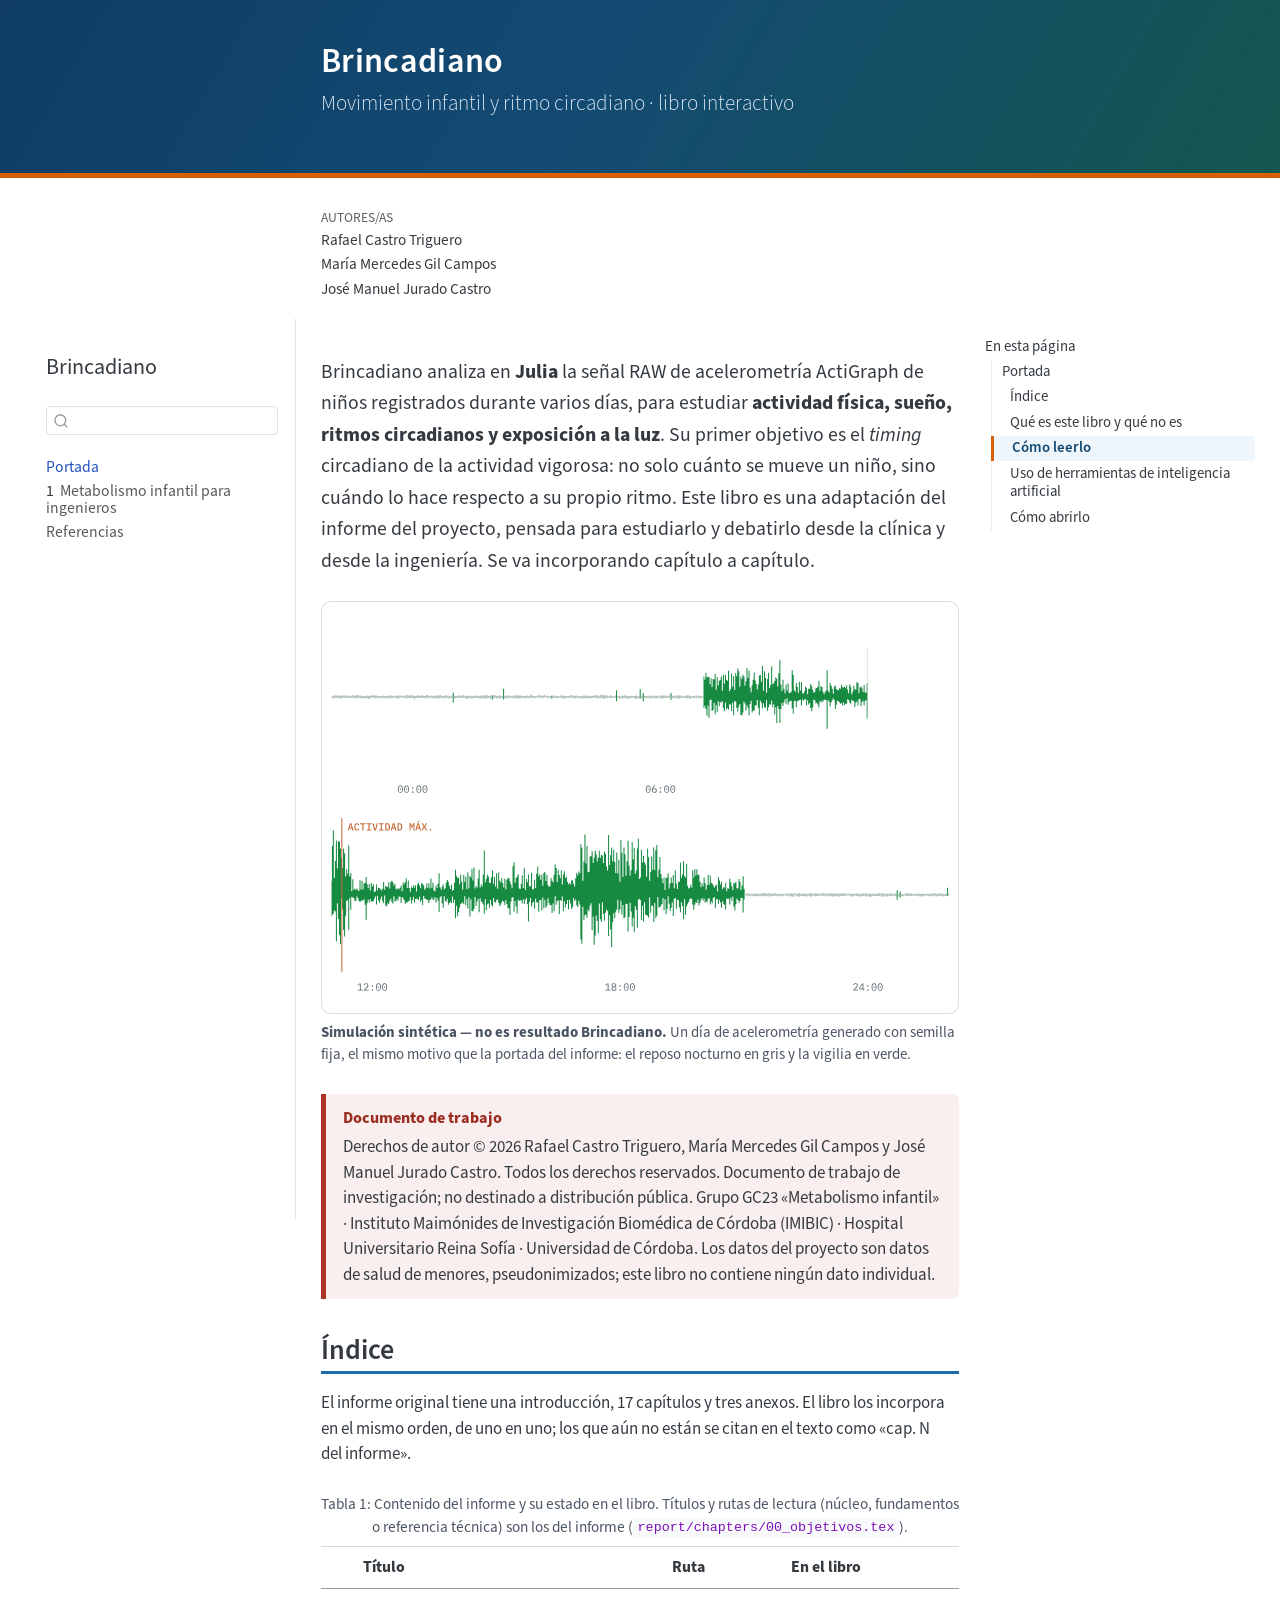
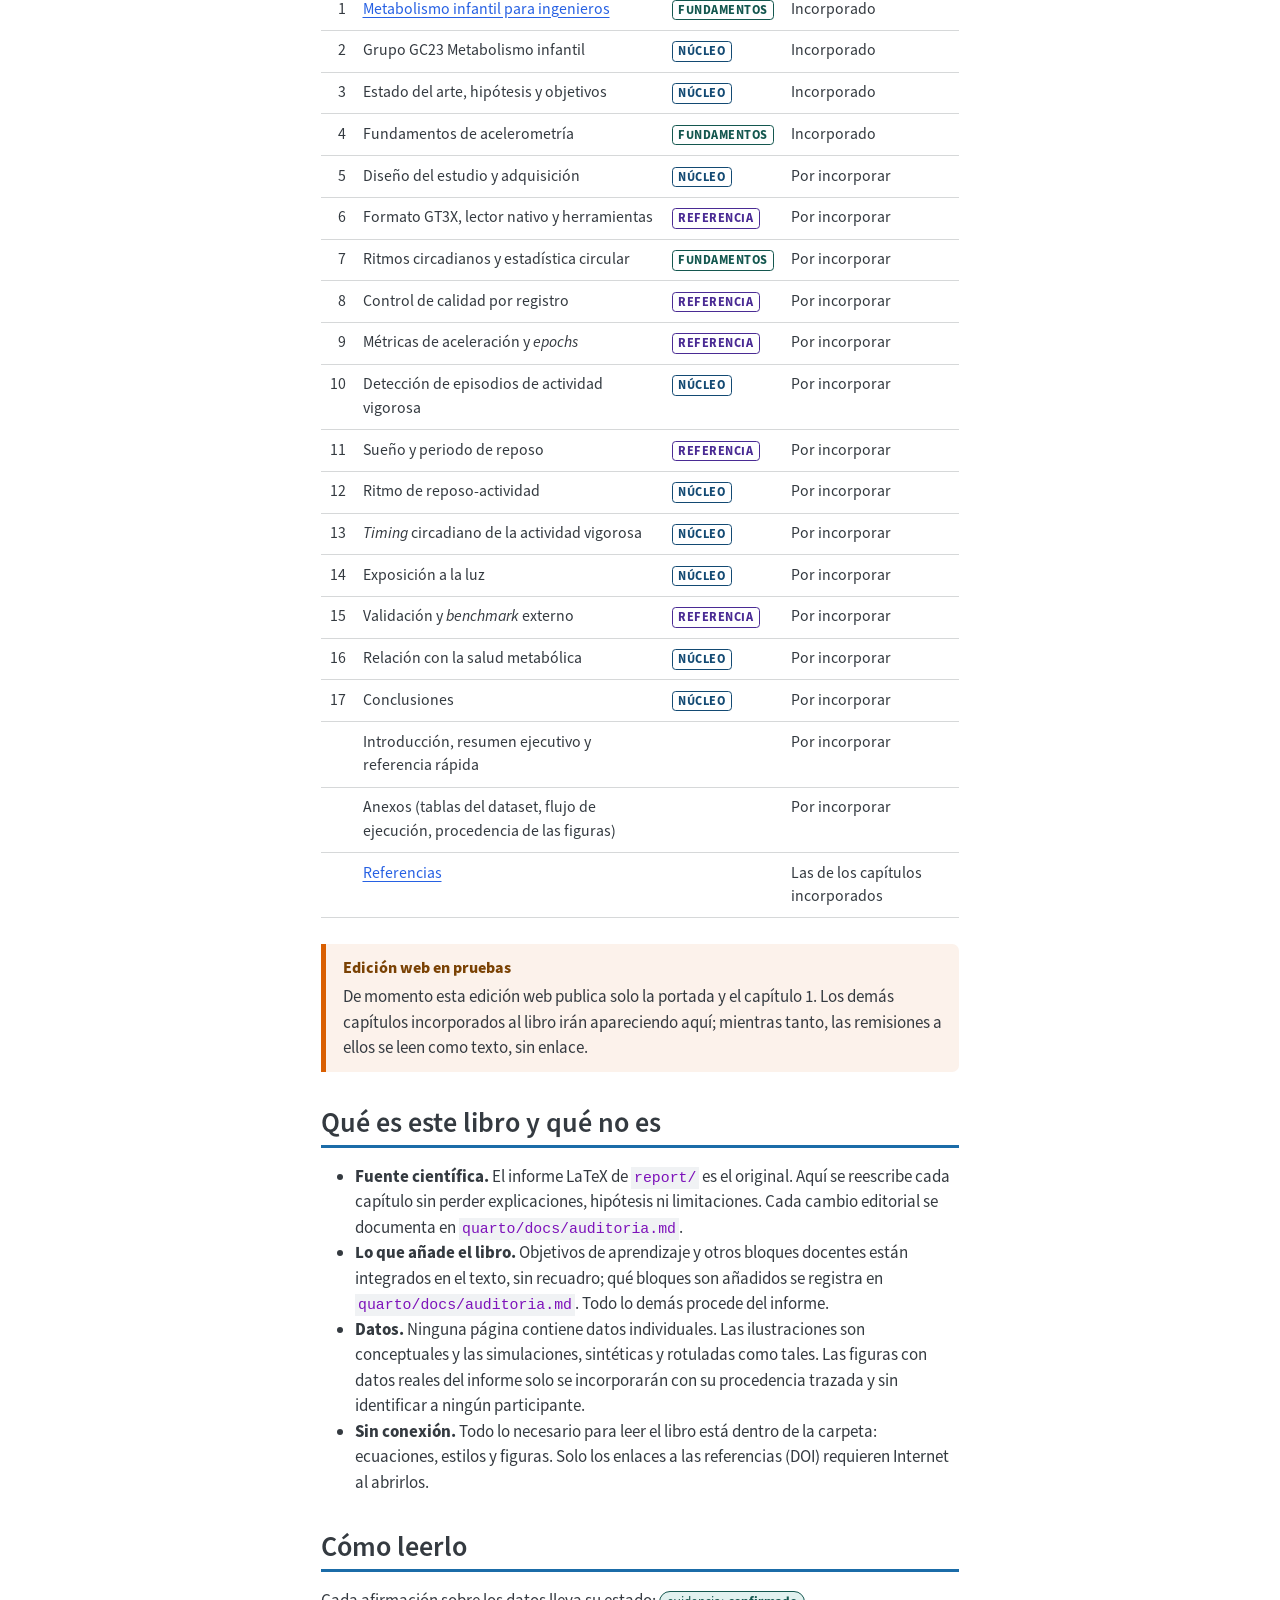
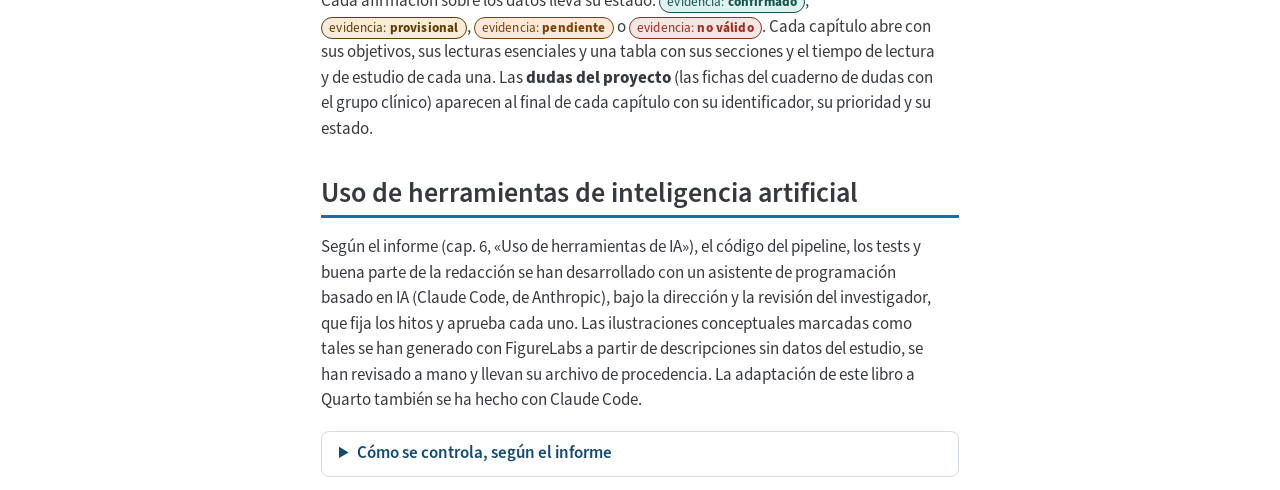
==== commit 9501aff5: "Libro Quarto: edición web desde brincadiano-quarto@1dcfba3" ====
--- a/index.html
+++ b/index.html
@@ -105,7 +105,7 @@
   <div class="quarto-title-banner page-columns page-full">
     <div class="quarto-title column-body">
       <h1 class="title">Brincadiano</h1>
-            <p class="subtitle lead">Movimiento infantil, ritmo circadiano y salud metabólica · libro interactivo</p>
+            <p class="subtitle lead">Movimiento infantil y ritmo circadiano · libro interactivo</p>
                       </div>
   </div>
     
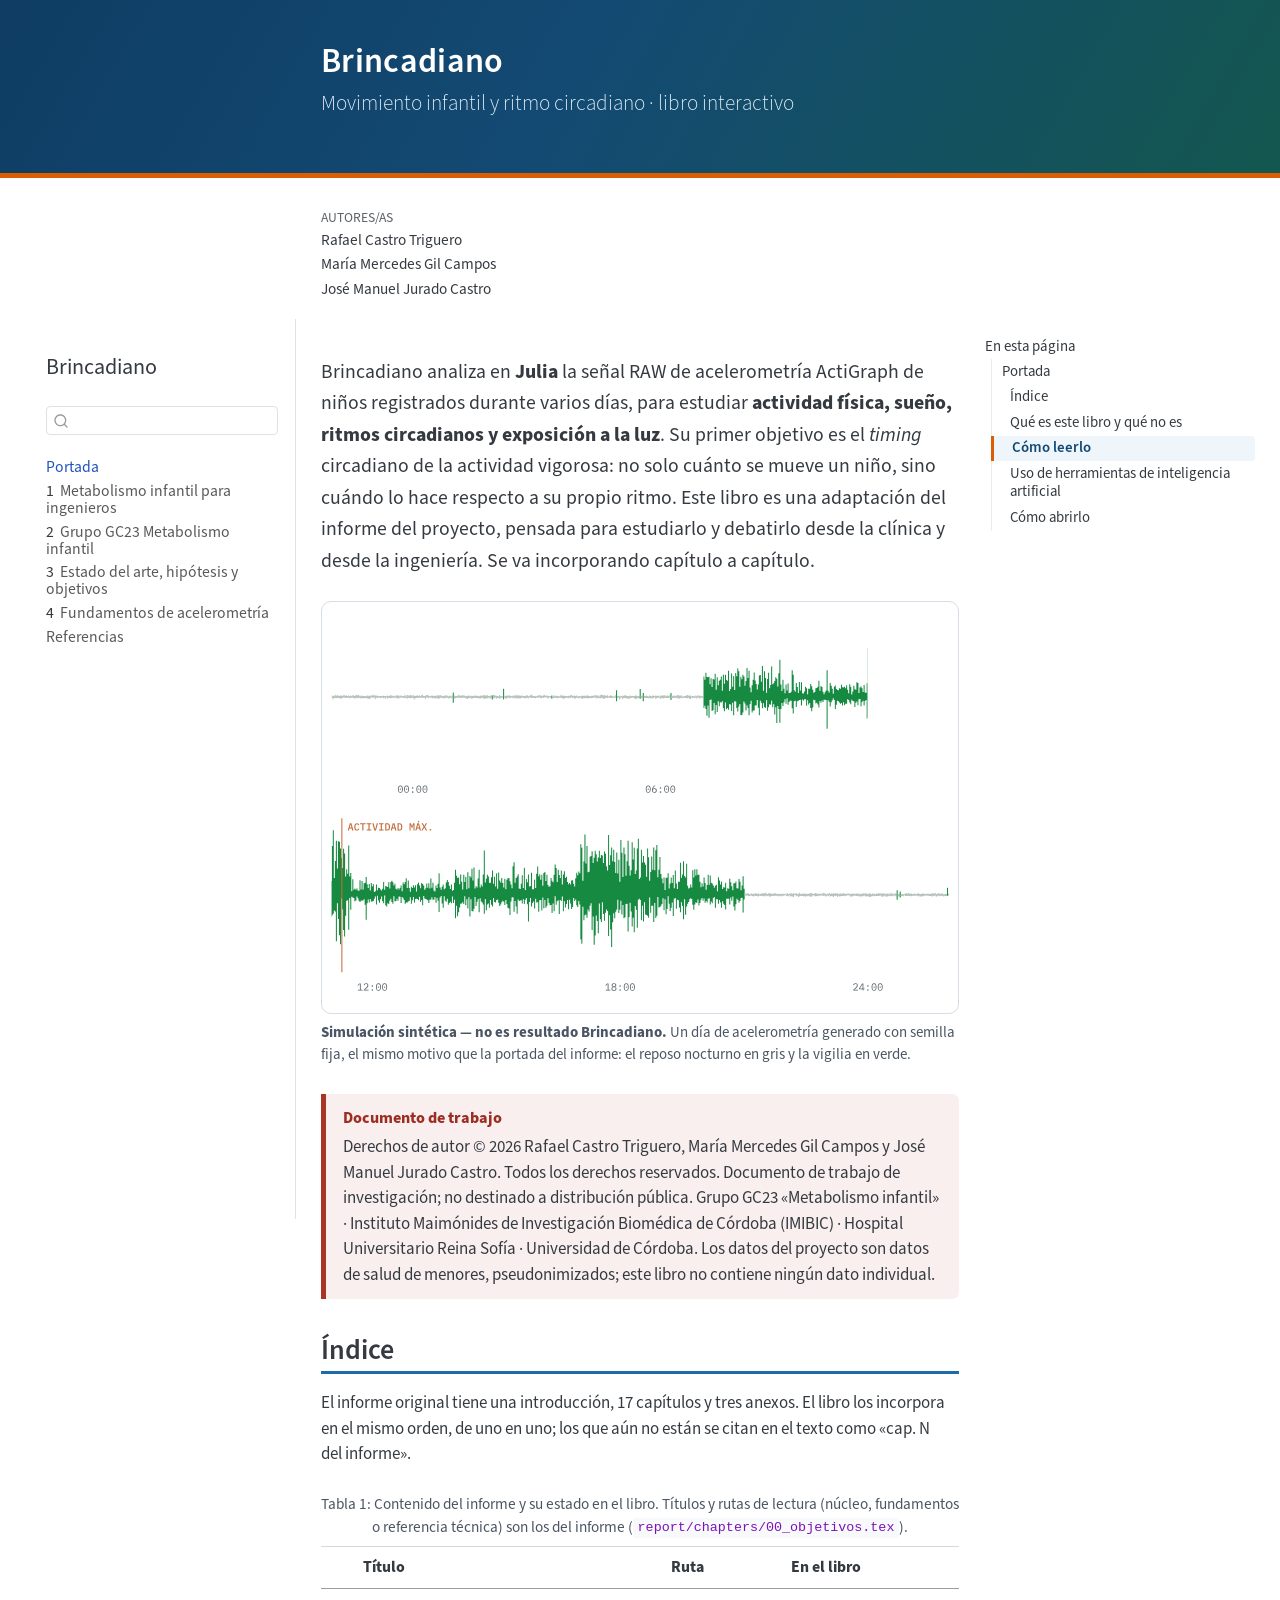
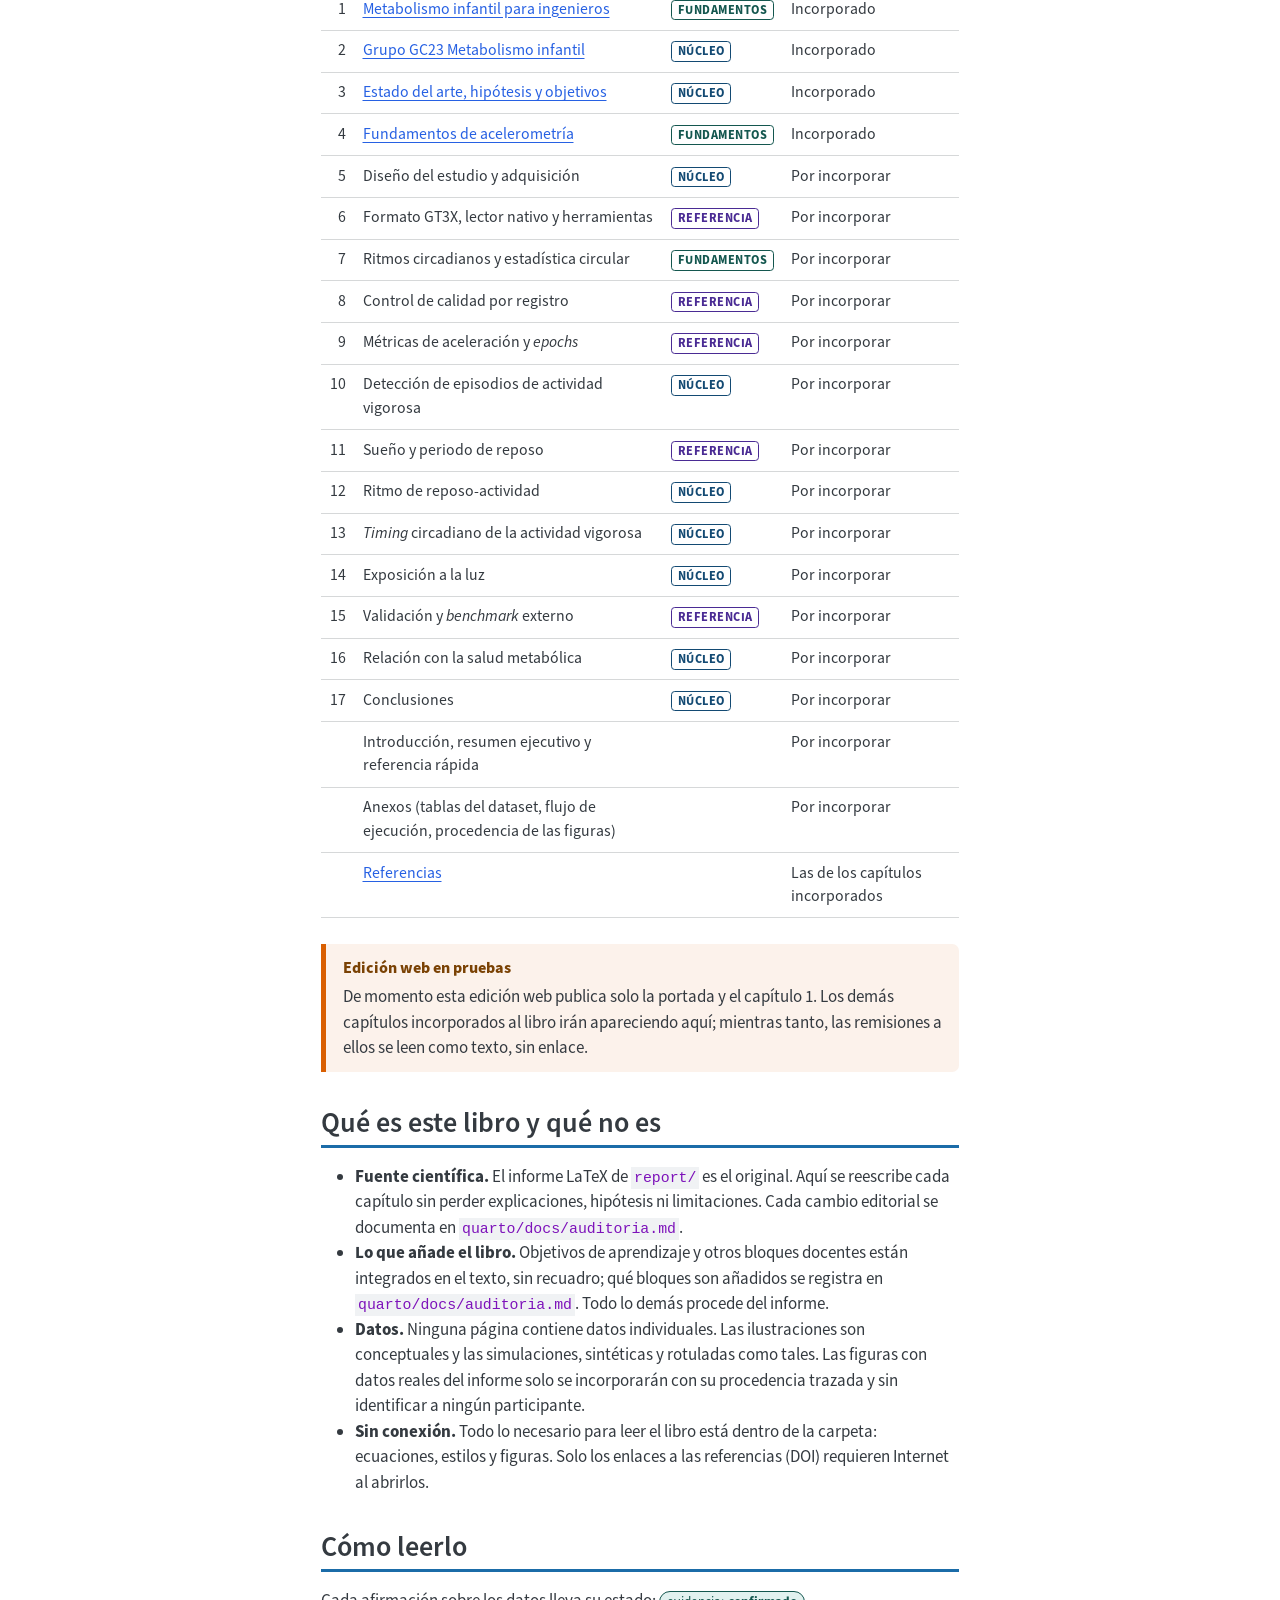
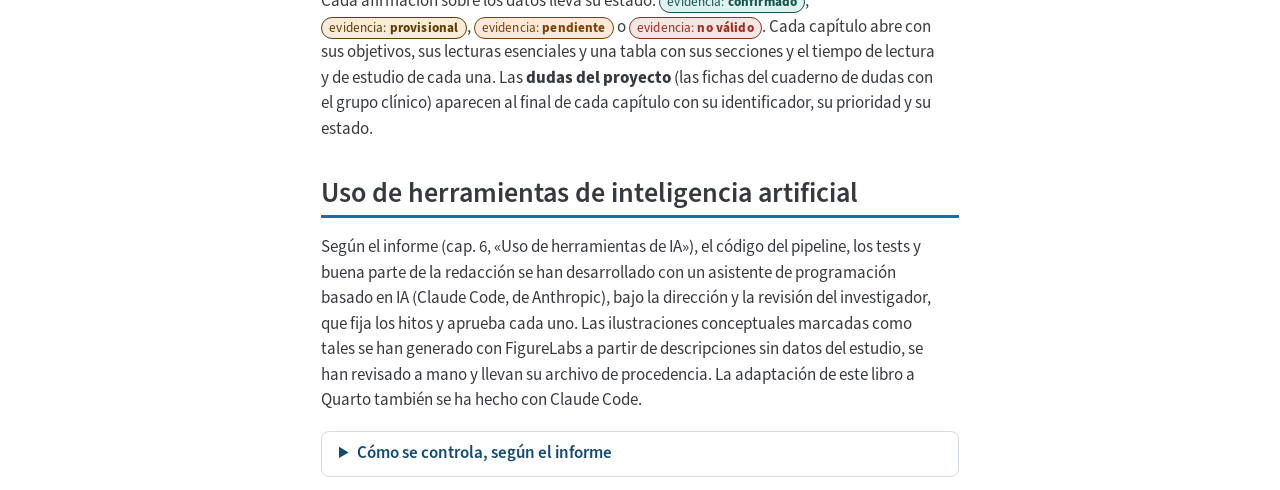
==== commit 61668171: "Libro Quarto: edición web desde brincadiano-quarto@d790cf1" ====
--- a/index.html
+++ b/index.html
@@ -155,6 +155,24 @@
 </li>
         <li class="sidebar-item">
   <div class="sidebar-item-container"> 
+  <a href="./chapters/02-grupo-gc23.html" class="sidebar-item-text sidebar-link">
+ <span class="menu-text"><span class="chapter-number">2</span>&nbsp; <span class="chapter-title">Grupo GC23 Metabolismo infantil</span></span></a>
+  </div>
+</li>
+        <li class="sidebar-item">
+  <div class="sidebar-item-container"> 
+  <a href="./chapters/03-estado-hipotesis.html" class="sidebar-item-text sidebar-link">
+ <span class="menu-text"><span class="chapter-number">3</span>&nbsp; <span class="chapter-title">Estado del arte, hipótesis y objetivos</span></span></a>
+  </div>
+</li>
+        <li class="sidebar-item">
+  <div class="sidebar-item-container"> 
+  <a href="./chapters/04-acelerometria.html" class="sidebar-item-text sidebar-link">
+ <span class="menu-text"><span class="chapter-number">4</span>&nbsp; <span class="chapter-title">Fundamentos de acelerometría</span></span></a>
+  </div>
+</li>
+        <li class="sidebar-item">
+  <div class="sidebar-item-container"> 
   <a href="./chapters/99-referencias.html" class="sidebar-item-text sidebar-link">
  <span class="menu-text">Referencias</span></a>
   </div>
@@ -229,19 +247,19 @@
 </tr>
 <tr class="even">
 <td style="text-align: right;">2</td>
-<td style="text-align: left;">Grupo GC23 Metabolismo infantil</td>
+<td style="text-align: left;"><a href="./chapters/02-grupo-gc23.html">Grupo GC23 Metabolismo infantil</a></td>
 <td style="text-align: left;"><span class="nm-ruta r-nucleo">núcleo</span></td>
 <td style="text-align: left;">Incorporado</td>
 </tr>
 <tr class="odd">
 <td style="text-align: right;">3</td>
-<td style="text-align: left;">Estado del arte, hipótesis y objetivos</td>
+<td style="text-align: left;"><a href="./chapters/03-estado-hipotesis.html">Estado del arte, hipótesis y objetivos</a></td>
 <td style="text-align: left;"><span class="nm-ruta r-nucleo">núcleo</span></td>
 <td style="text-align: left;">Incorporado</td>
 </tr>
 <tr class="even">
 <td style="text-align: right;">4</td>
-<td style="text-align: left;">Fundamentos de acelerometría</td>
+<td style="text-align: left;"><a href="./chapters/04-acelerometria.html">Fundamentos de acelerometría</a></td>
 <td style="text-align: left;"><span class="nm-ruta r-fundamentos">fundamentos</span></td>
 <td style="text-align: left;">Incorporado</td>
 </tr>
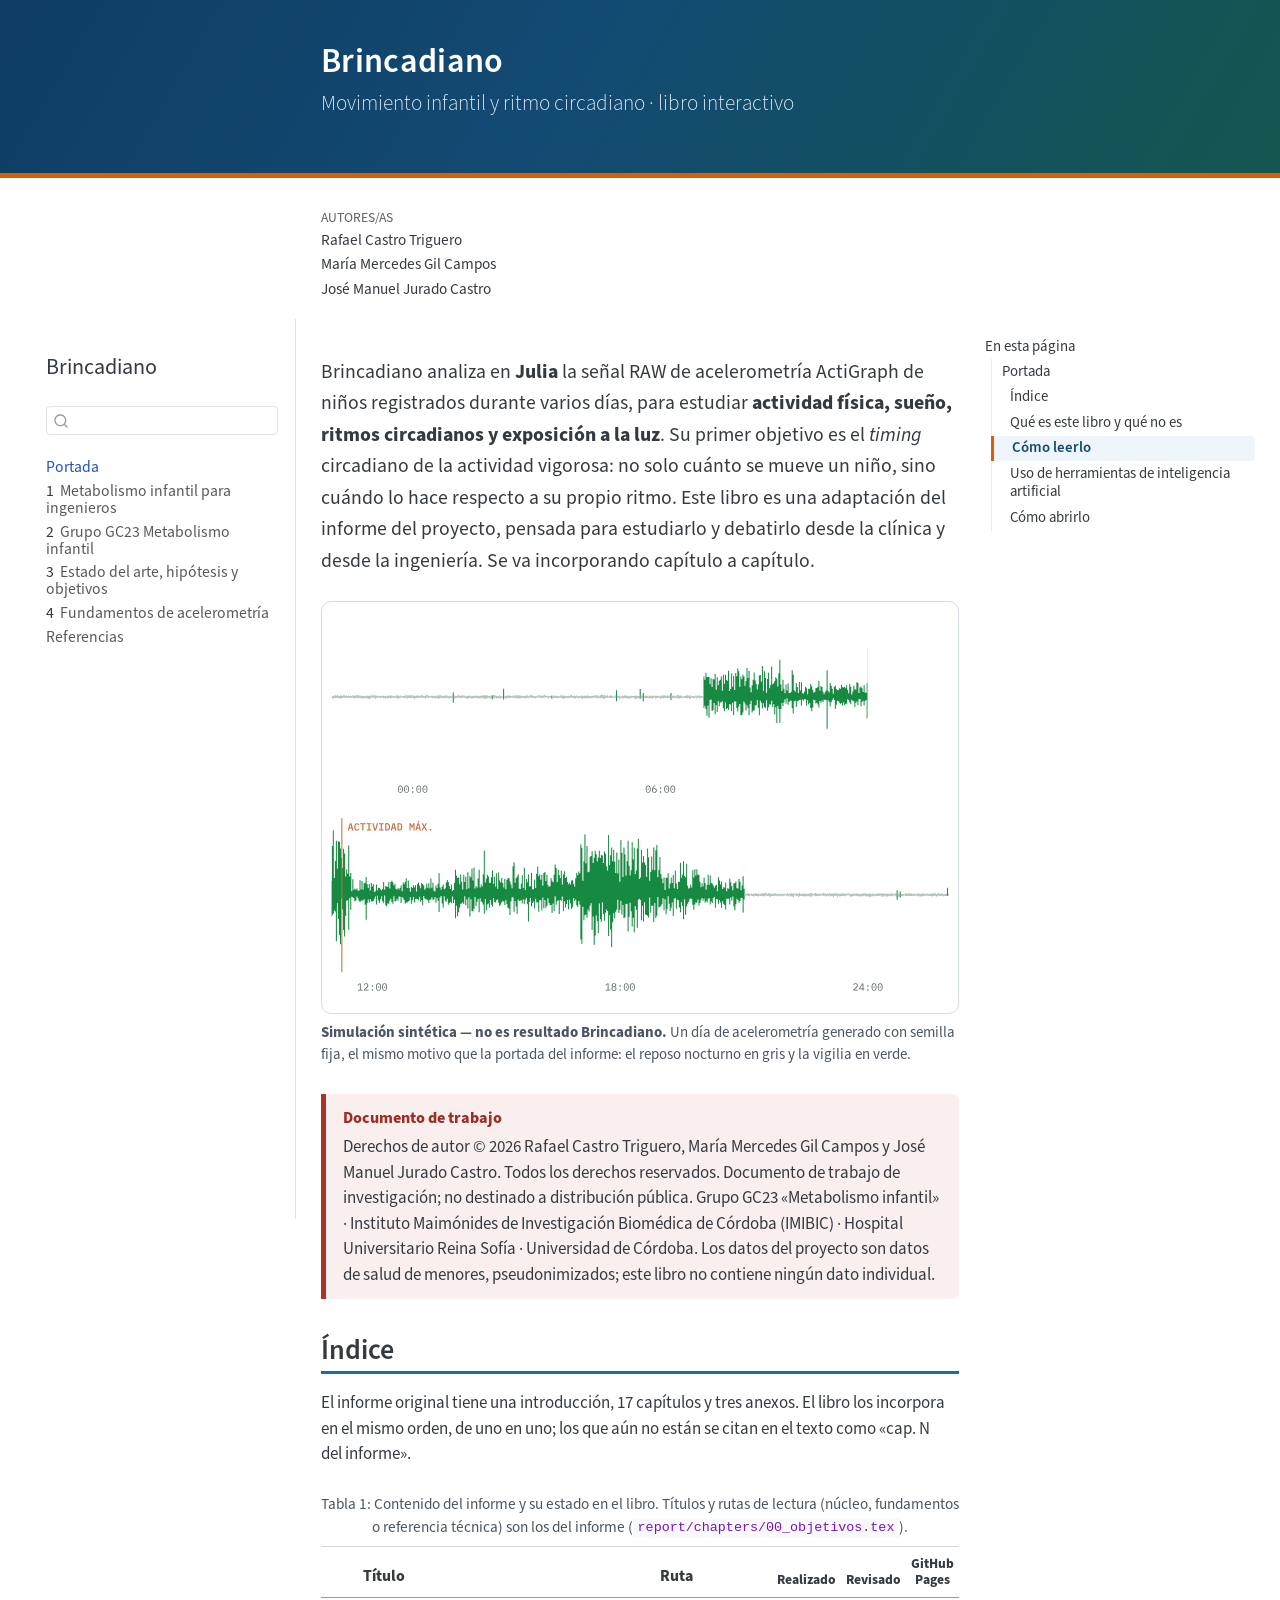
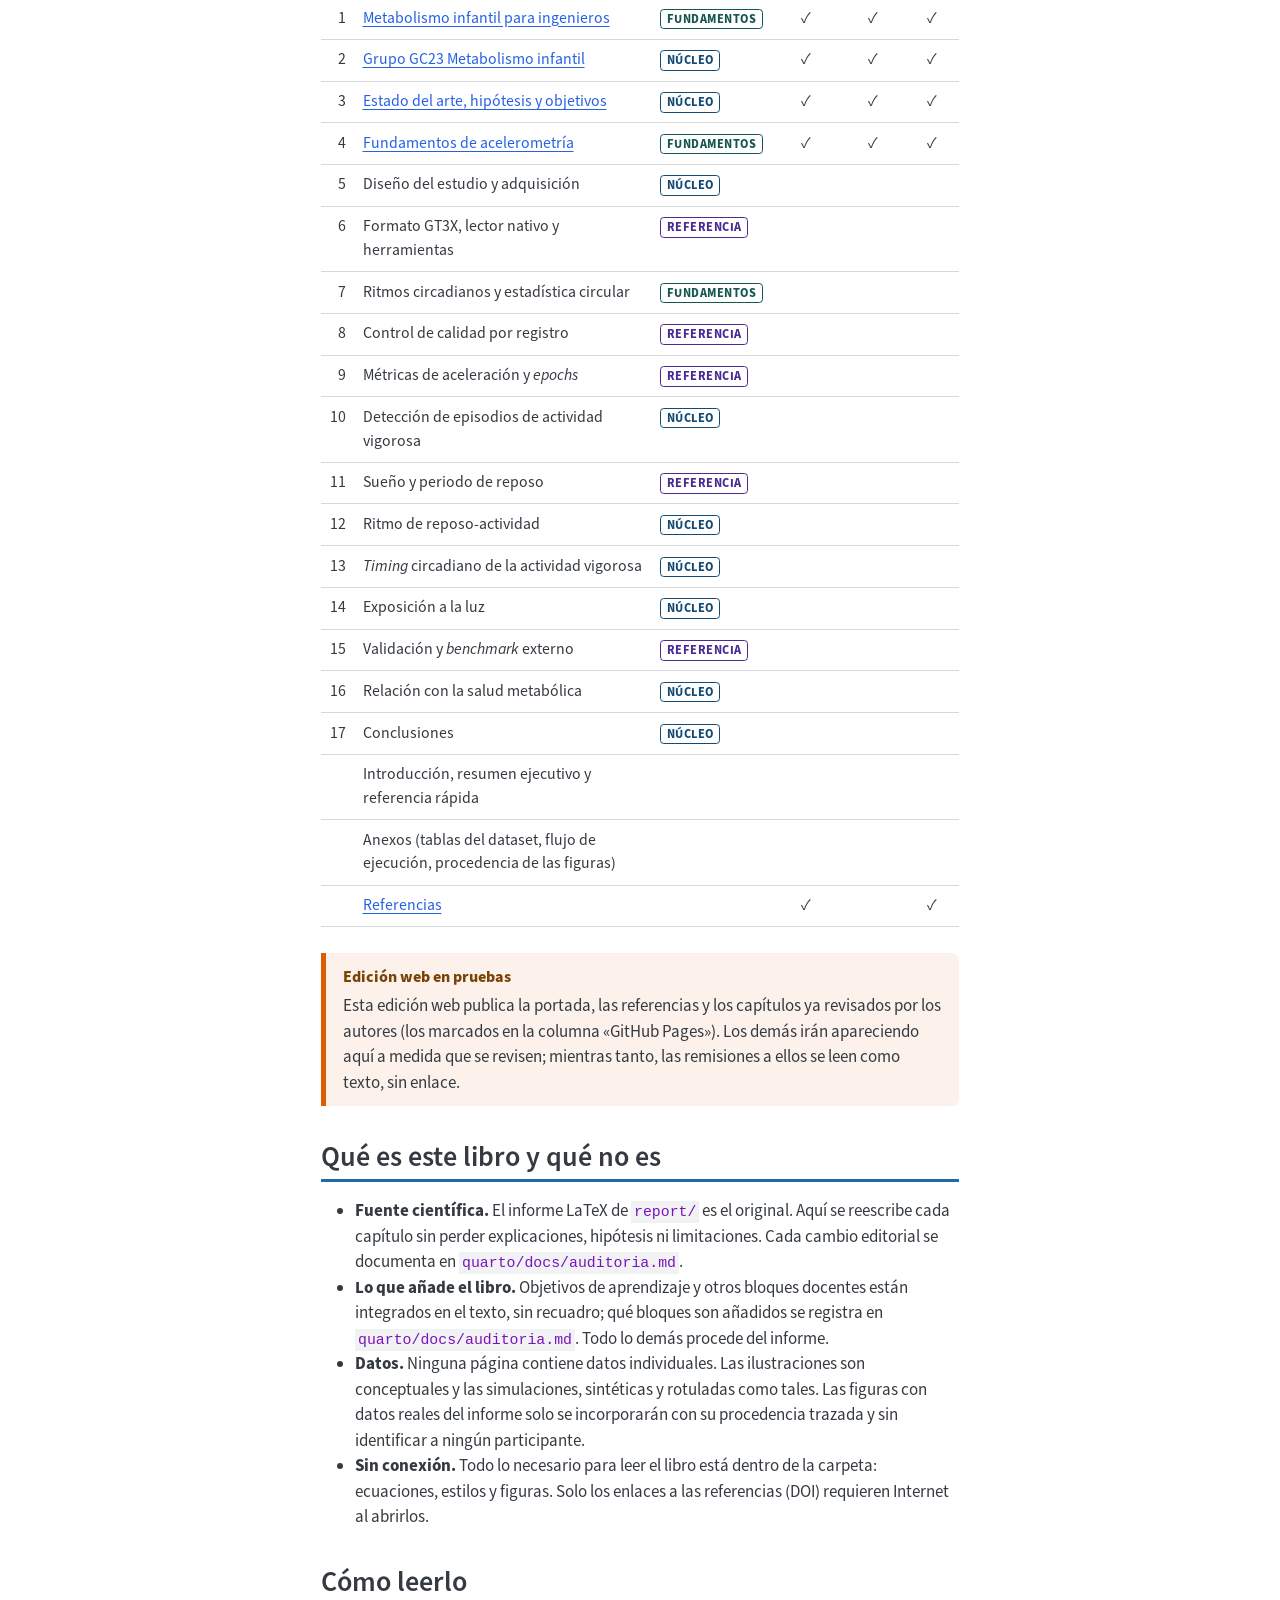
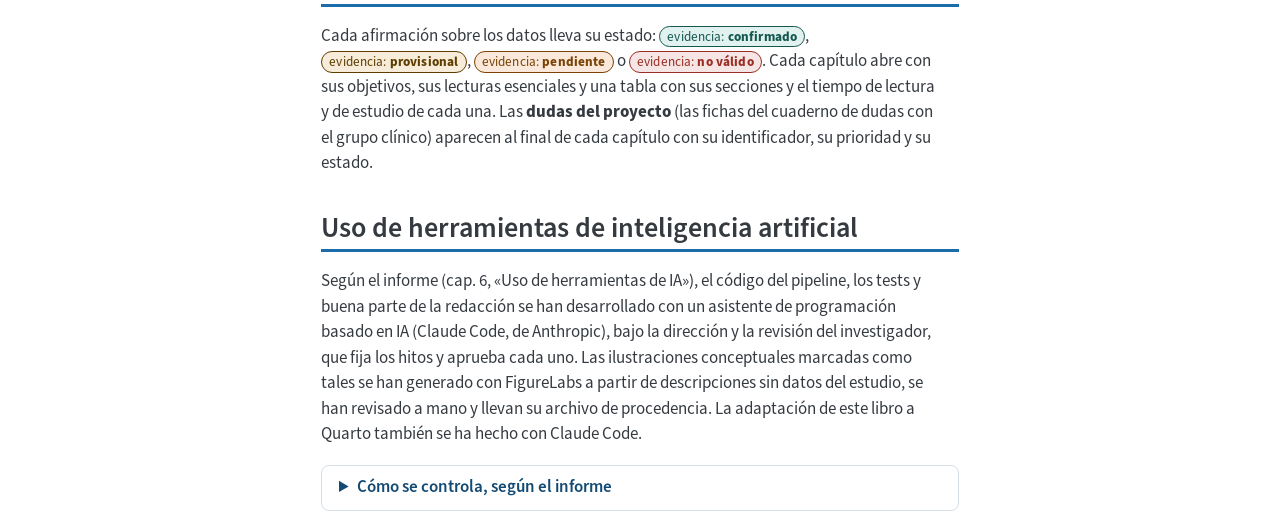
==== commit 04573844: "Libro Quarto: edición web desde brincadiano-quarto@f909cfc" ====
--- a/index.html
+++ b/index.html
@@ -235,7 +235,9 @@
 <th style="text-align: right;"></th>
 <th style="text-align: left;">Título</th>
 <th style="text-align: left;">Ruta</th>
-<th style="text-align: left;">En el libro</th>
+<th style="text-align: center;">Realizado</th>
+<th style="text-align: center;">Revisado</th>
+<th style="text-align: center;">GitHub Pages</th>
 </tr>
 </thead>
 <tbody>
@@ -243,121 +245,161 @@
 <td style="text-align: right;">1</td>
 <td style="text-align: left;"><a href="./chapters/01-metabolismo-ingenieros.html">Metabolismo infantil para ingenieros</a></td>
 <td style="text-align: left;"><span class="nm-ruta r-fundamentos">fundamentos</span></td>
-<td style="text-align: left;">Incorporado</td>
+<td style="text-align: center;">✓</td>
+<td style="text-align: center;">✓</td>
+<td style="text-align: center;">✓</td>
 </tr>
 <tr class="even">
 <td style="text-align: right;">2</td>
 <td style="text-align: left;"><a href="./chapters/02-grupo-gc23.html">Grupo GC23 Metabolismo infantil</a></td>
 <td style="text-align: left;"><span class="nm-ruta r-nucleo">núcleo</span></td>
-<td style="text-align: left;">Incorporado</td>
+<td style="text-align: center;">✓</td>
+<td style="text-align: center;">✓</td>
+<td style="text-align: center;">✓</td>
 </tr>
 <tr class="odd">
 <td style="text-align: right;">3</td>
 <td style="text-align: left;"><a href="./chapters/03-estado-hipotesis.html">Estado del arte, hipótesis y objetivos</a></td>
 <td style="text-align: left;"><span class="nm-ruta r-nucleo">núcleo</span></td>
-<td style="text-align: left;">Incorporado</td>
+<td style="text-align: center;">✓</td>
+<td style="text-align: center;">✓</td>
+<td style="text-align: center;">✓</td>
 </tr>
 <tr class="even">
 <td style="text-align: right;">4</td>
 <td style="text-align: left;"><a href="./chapters/04-acelerometria.html">Fundamentos de acelerometría</a></td>
 <td style="text-align: left;"><span class="nm-ruta r-fundamentos">fundamentos</span></td>
-<td style="text-align: left;">Incorporado</td>
+<td style="text-align: center;">✓</td>
+<td style="text-align: center;">✓</td>
+<td style="text-align: center;">✓</td>
 </tr>
 <tr class="odd">
 <td style="text-align: right;">5</td>
 <td style="text-align: left;">Diseño del estudio y adquisición</td>
 <td style="text-align: left;"><span class="nm-ruta r-nucleo">núcleo</span></td>
-<td style="text-align: left;">Por incorporar</td>
+<td style="text-align: center;"></td>
+<td style="text-align: center;"></td>
+<td style="text-align: center;"></td>
 </tr>
 <tr class="even">
 <td style="text-align: right;">6</td>
 <td style="text-align: left;">Formato GT3X, lector nativo y herramientas</td>
 <td style="text-align: left;"><span class="nm-ruta r-referencia">referencia</span></td>
-<td style="text-align: left;">Por incorporar</td>
+<td style="text-align: center;"></td>
+<td style="text-align: center;"></td>
+<td style="text-align: center;"></td>
 </tr>
 <tr class="odd">
 <td style="text-align: right;">7</td>
 <td style="text-align: left;">Ritmos circadianos y estadística circular</td>
 <td style="text-align: left;"><span class="nm-ruta r-fundamentos">fundamentos</span></td>
-<td style="text-align: left;">Por incorporar</td>
+<td style="text-align: center;"></td>
+<td style="text-align: center;"></td>
+<td style="text-align: center;"></td>
 </tr>
 <tr class="even">
 <td style="text-align: right;">8</td>
 <td style="text-align: left;">Control de calidad por registro</td>
 <td style="text-align: left;"><span class="nm-ruta r-referencia">referencia</span></td>
-<td style="text-align: left;">Por incorporar</td>
+<td style="text-align: center;"></td>
+<td style="text-align: center;"></td>
+<td style="text-align: center;"></td>
 </tr>
 <tr class="odd">
 <td style="text-align: right;">9</td>
 <td style="text-align: left;">Métricas de aceleración y <em>epochs</em></td>
 <td style="text-align: left;"><span class="nm-ruta r-referencia">referencia</span></td>
-<td style="text-align: left;">Por incorporar</td>
+<td style="text-align: center;"></td>
+<td style="text-align: center;"></td>
+<td style="text-align: center;"></td>
 </tr>
 <tr class="even">
 <td style="text-align: right;">10</td>
 <td style="text-align: left;">Detección de episodios de actividad vigorosa</td>
 <td style="text-align: left;"><span class="nm-ruta r-nucleo">núcleo</span></td>
-<td style="text-align: left;">Por incorporar</td>
+<td style="text-align: center;"></td>
+<td style="text-align: center;"></td>
+<td style="text-align: center;"></td>
 </tr>
 <tr class="odd">
 <td style="text-align: right;">11</td>
 <td style="text-align: left;">Sueño y periodo de reposo</td>
 <td style="text-align: left;"><span class="nm-ruta r-referencia">referencia</span></td>
-<td style="text-align: left;">Por incorporar</td>
+<td style="text-align: center;"></td>
+<td style="text-align: center;"></td>
+<td style="text-align: center;"></td>
 </tr>
 <tr class="even">
 <td style="text-align: right;">12</td>
 <td style="text-align: left;">Ritmo de reposo-actividad</td>
 <td style="text-align: left;"><span class="nm-ruta r-nucleo">núcleo</span></td>
-<td style="text-align: left;">Por incorporar</td>
+<td style="text-align: center;"></td>
+<td style="text-align: center;"></td>
+<td style="text-align: center;"></td>
 </tr>
 <tr class="odd">
 <td style="text-align: right;">13</td>
 <td style="text-align: left;"><em>Timing</em> circadiano de la actividad vigorosa</td>
 <td style="text-align: left;"><span class="nm-ruta r-nucleo">núcleo</span></td>
-<td style="text-align: left;">Por incorporar</td>
+<td style="text-align: center;"></td>
+<td style="text-align: center;"></td>
+<td style="text-align: center;"></td>
 </tr>
 <tr class="even">
 <td style="text-align: right;">14</td>
 <td style="text-align: left;">Exposición a la luz</td>
 <td style="text-align: left;"><span class="nm-ruta r-nucleo">núcleo</span></td>
-<td style="text-align: left;">Por incorporar</td>
+<td style="text-align: center;"></td>
+<td style="text-align: center;"></td>
+<td style="text-align: center;"></td>
 </tr>
 <tr class="odd">
 <td style="text-align: right;">15</td>
 <td style="text-align: left;">Validación y <em>benchmark</em> externo</td>
 <td style="text-align: left;"><span class="nm-ruta r-referencia">referencia</span></td>
-<td style="text-align: left;">Por incorporar</td>
+<td style="text-align: center;"></td>
+<td style="text-align: center;"></td>
+<td style="text-align: center;"></td>
 </tr>
 <tr class="even">
 <td style="text-align: right;">16</td>
 <td style="text-align: left;">Relación con la salud metabólica</td>
 <td style="text-align: left;"><span class="nm-ruta r-nucleo">núcleo</span></td>
-<td style="text-align: left;">Por incorporar</td>
+<td style="text-align: center;"></td>
+<td style="text-align: center;"></td>
+<td style="text-align: center;"></td>
 </tr>
 <tr class="odd">
 <td style="text-align: right;">17</td>
 <td style="text-align: left;">Conclusiones</td>
 <td style="text-align: left;"><span class="nm-ruta r-nucleo">núcleo</span></td>
-<td style="text-align: left;">Por incorporar</td>
+<td style="text-align: center;"></td>
+<td style="text-align: center;"></td>
+<td style="text-align: center;"></td>
 </tr>
 <tr class="even">
 <td style="text-align: right;"></td>
 <td style="text-align: left;">Introducción, resumen ejecutivo y referencia rápida</td>
 <td style="text-align: left;"></td>
-<td style="text-align: left;">Por incorporar</td>
+<td style="text-align: center;"></td>
+<td style="text-align: center;"></td>
+<td style="text-align: center;"></td>
 </tr>
 <tr class="odd">
 <td style="text-align: right;"></td>
 <td style="text-align: left;">Anexos (tablas del dataset, flujo de ejecución, procedencia de las figuras)</td>
 <td style="text-align: left;"></td>
-<td style="text-align: left;">Por incorporar</td>
+<td style="text-align: center;"></td>
+<td style="text-align: center;"></td>
+<td style="text-align: center;"></td>
 </tr>
 <tr class="even">
 <td style="text-align: right;"></td>
 <td style="text-align: left;"><a href="./chapters/99-referencias.html">Referencias</a></td>
 <td style="text-align: left;"></td>
-<td style="text-align: left;">Las de los capítulos incorporados</td>
+<td style="text-align: center;">✓</td>
+<td style="text-align: center;"></td>
+<td style="text-align: center;">✓</td>
 </tr>
 </tbody>
 </table>
@@ -365,7 +407,7 @@
 </figure>
 </div>
 <div class="nm-box nm-pendiente" data-rotulo="Edición web en pruebas">
-<p>De momento esta edición web publica solo la portada y el capítulo 1. Los demás capítulos incorporados al libro irán apareciendo aquí; mientras tanto, las remisiones a ellos se leen como texto, sin enlace.</p>
+<p>Esta edición web publica la portada, las referencias y los capítulos ya revisados por los autores (los marcados en la columna «GitHub Pages»). Los demás irán apareciendo aquí a medida que se revisen; mientras tanto, las remisiones a ellos se leen como texto, sin enlace.</p>
 </div>
 </section>
 <section id="sec-que-es" class="level2">
--- a/assets/css/styles.css
+++ b/assets/css/styles.css
@@ -480,3 +480,16 @@
 body:has(.nm-portada-fig) .quarto-title-banner .title { color: #fff; letter-spacing: 0.01em; }
 body:has(.nm-portada-fig) .quarto-title-banner .subtitle { color: #e3eef8; }
 body:has(.nm-portada-fig) main h2 { border-bottom: 3px solid var(--nm-blue); padding-bottom: 0.25rem; }
+
+/* Tabla de capítulos de la portada (#tbl-capitulos): tras «Ruta», tres columnas de marcas (Realizado, Revisado,
+   GitHub Pages), como en NeuroMIND-quarto. En pantallas estrechas las columnas de marcas se estrechan y sus rótulos se
+   parten en dos líneas, para que quepan las seis columnas sin desplazamiento horizontal. */
+#tbl-capitulos th:nth-child(n+4), #tbl-capitulos td:nth-child(n+4) { text-align: center; width: 1%; }
+#tbl-capitulos th:nth-child(n+4) { font-size: 0.8rem; line-height: 1.2; white-space: normal; padding-left: 0.3rem; padding-right: 0.3rem; }
+#tbl-capitulos td:nth-child(n+4) { padding-left: 0.3rem; padding-right: 0.3rem; }
+@media (max-width: 576px) {
+  #tbl-capitulos table { font-size: 0.88rem; }
+  #tbl-capitulos th, #tbl-capitulos td { padding-left: 0.25rem; padding-right: 0.25rem; }
+  #tbl-capitulos th:nth-child(n+4) { font-size: 0.7rem; line-height: 1.15; white-space: normal; overflow-wrap: anywhere; }
+  #tbl-capitulos th:nth-child(n+4), #tbl-capitulos td:nth-child(n+4) { width: 3.6rem; max-width: 3.6rem; }
+}
